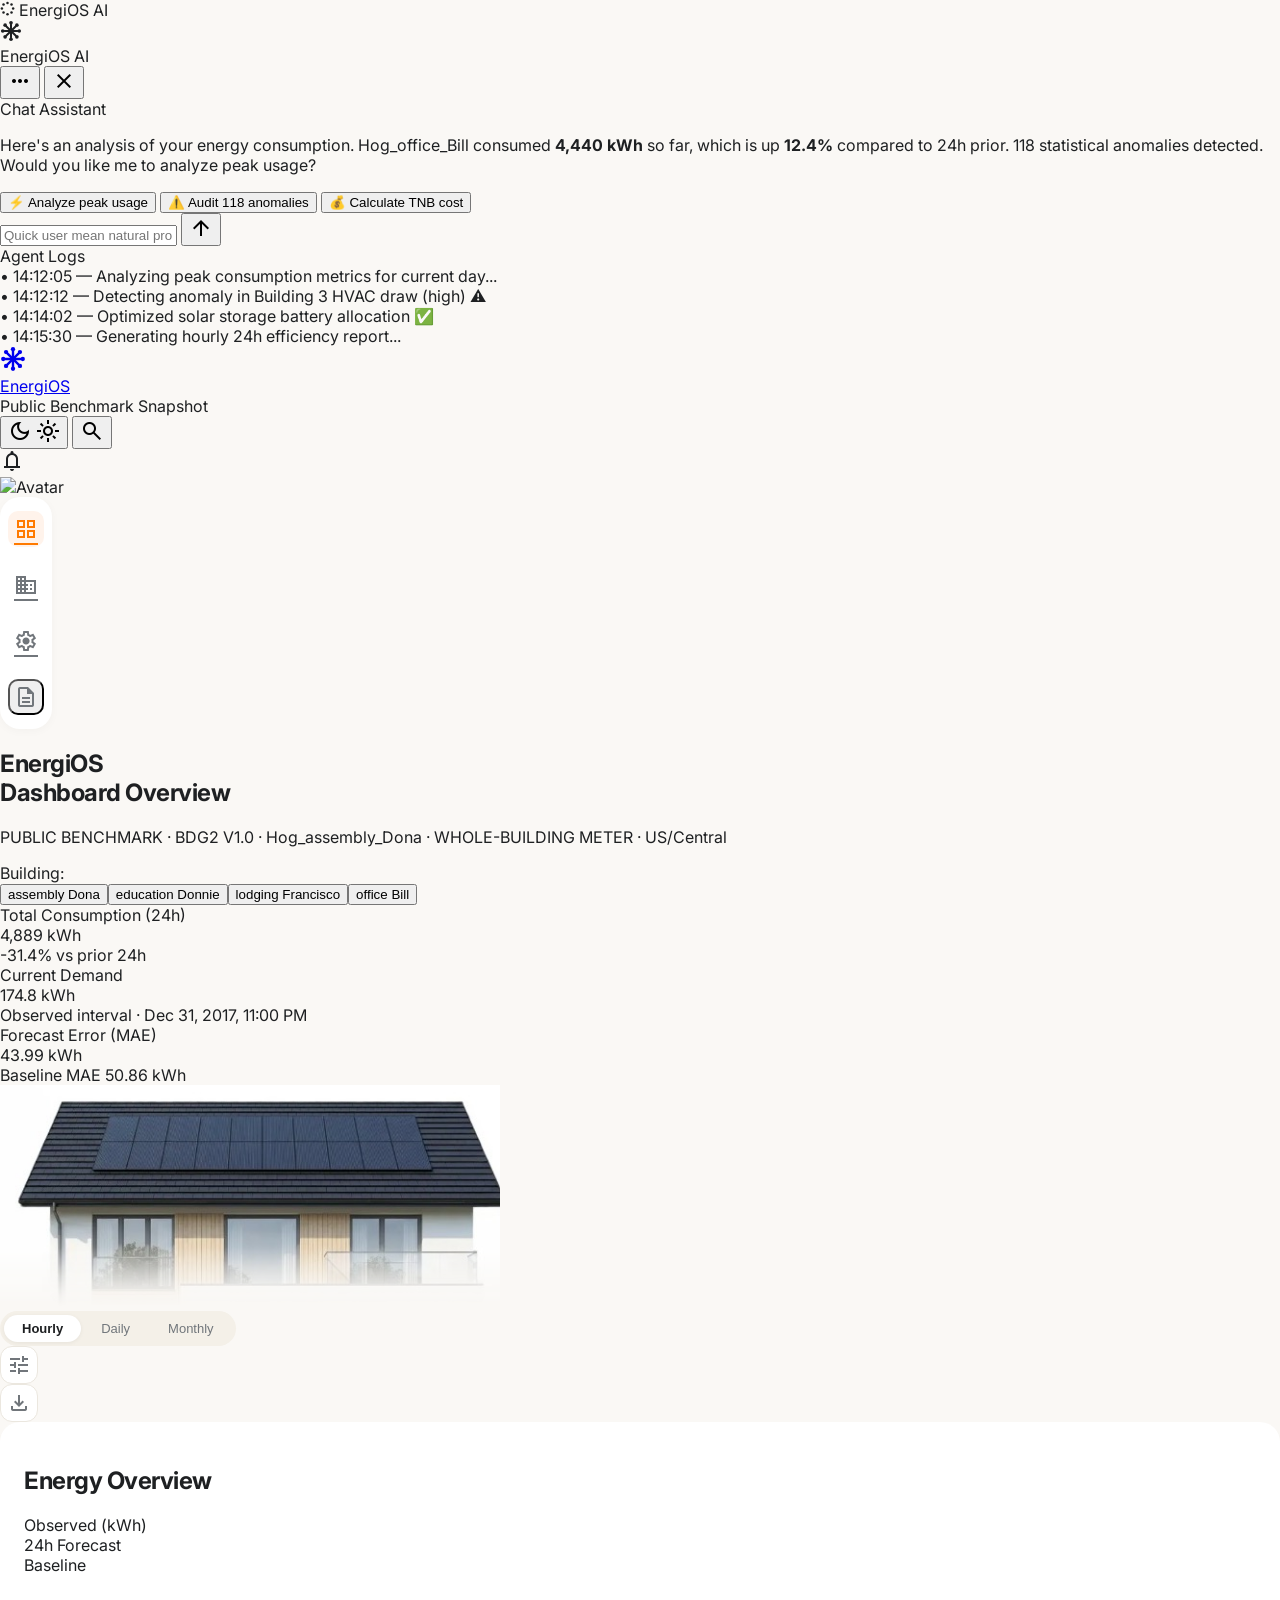
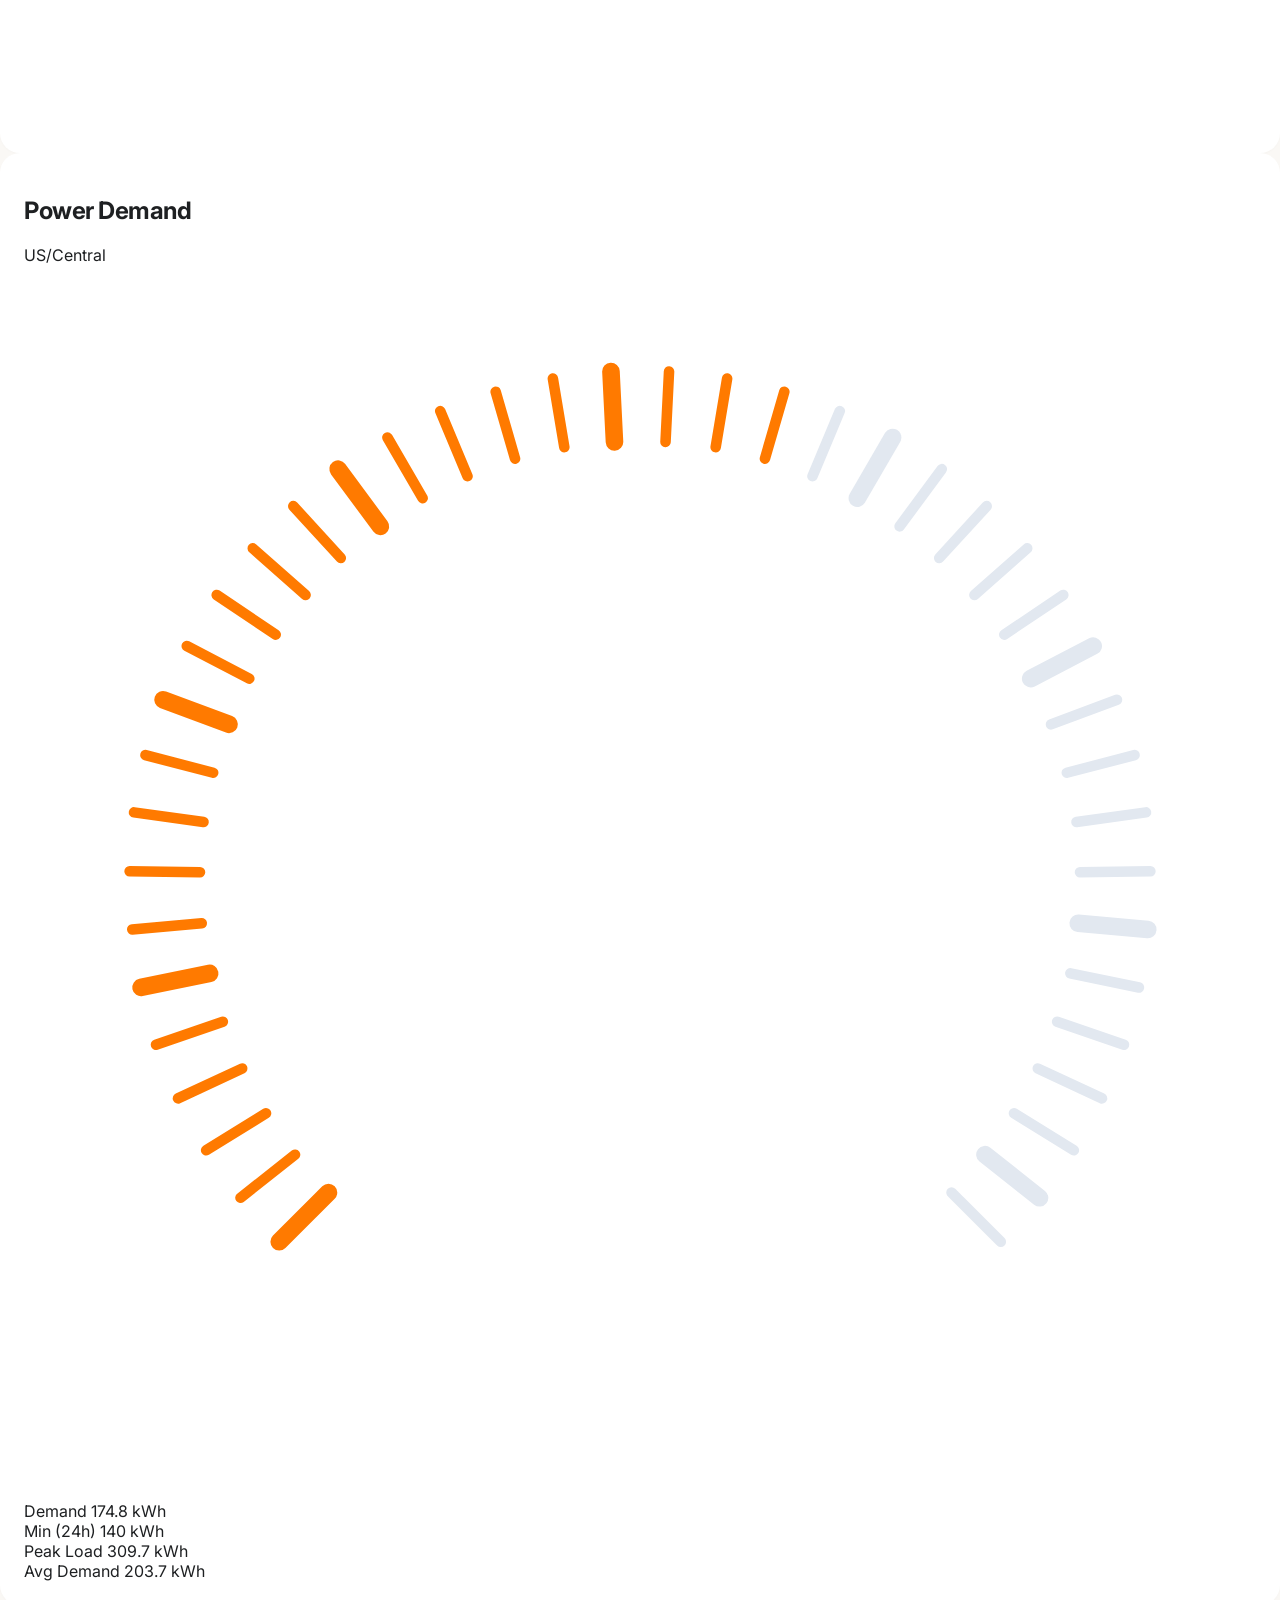
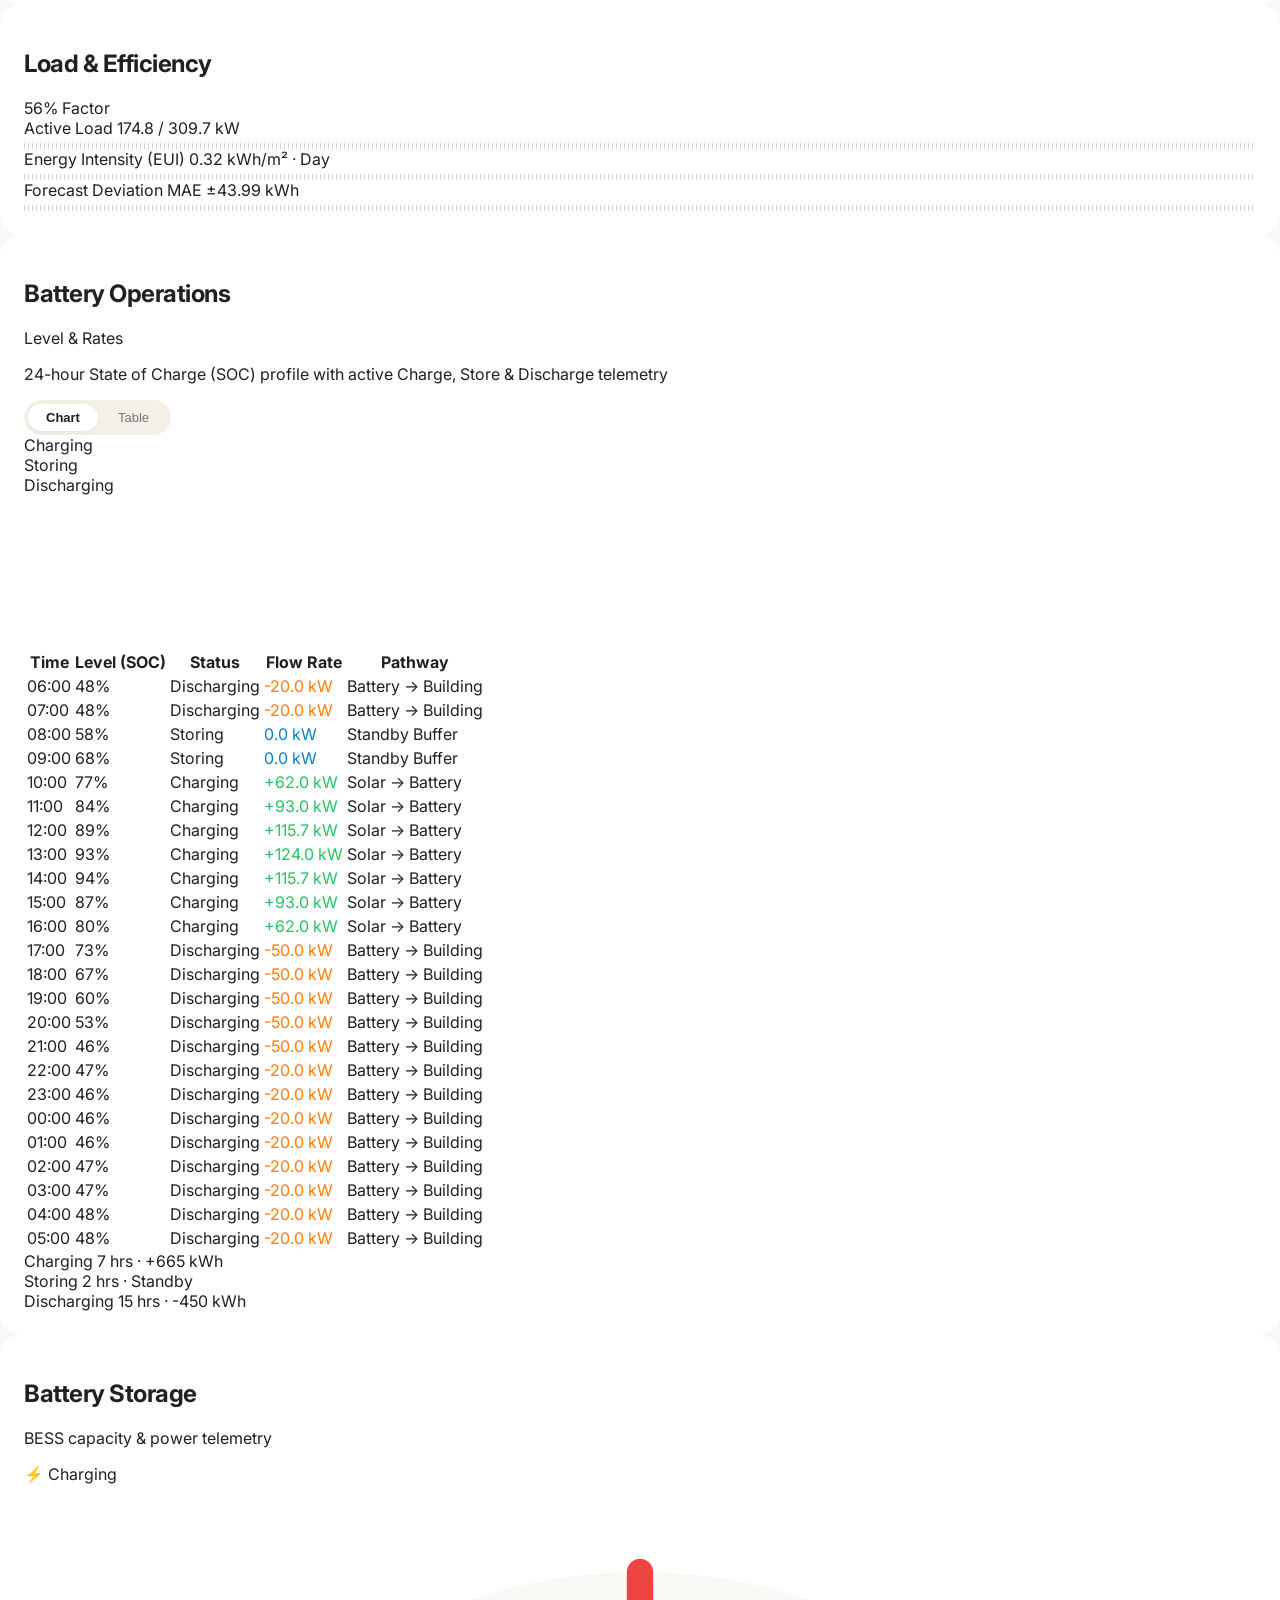
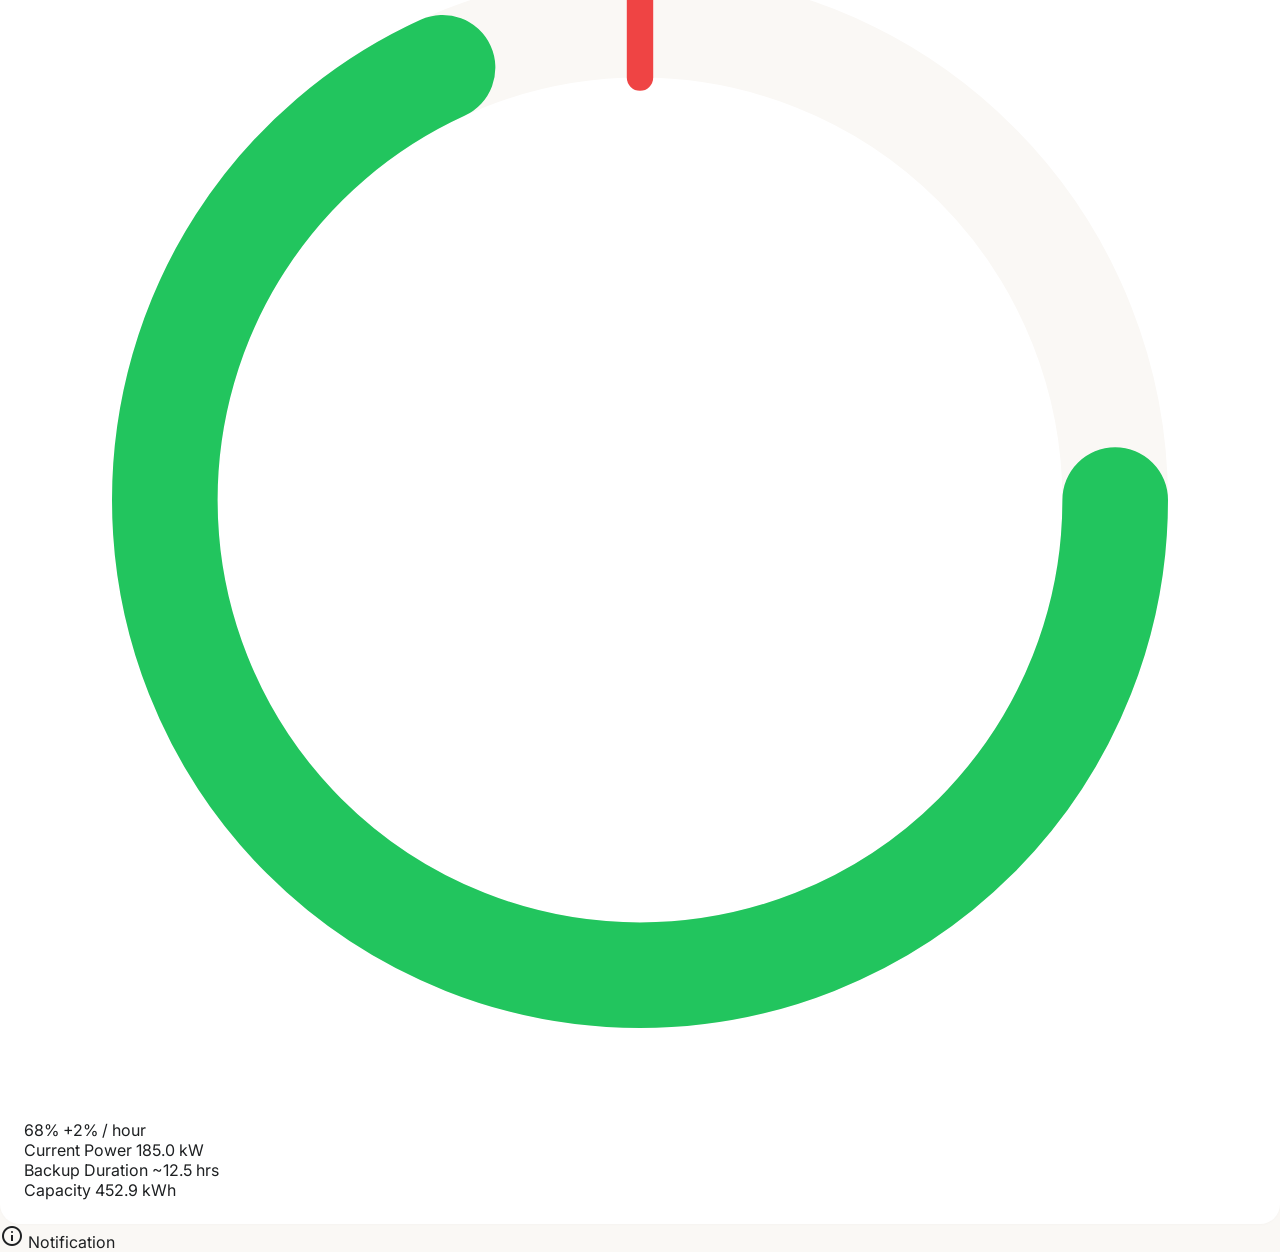
==== frontend/index.html @ 6e8dd431 "feat(frontend): integrate digital twin, township 3D visualization, and Velora UI" ====
<!DOCTYPE html>
<html lang="en" class="h-full">
<head>
  <meta charset="utf-8">
  <meta name="viewport" content="width=device-width, initial-scale=1.0">
  <title>EnergiOS — Building Energy Intelligence & Monitoring</title>
  <meta name="energios-api-base-url" content="http://127.0.0.1:8000">

  <!-- Typography & Icons -->
  <link rel="preconnect" href="https://fonts.googleapis.com">
  <link rel="preconnect" href="https://fonts.gstatic.com" crossorigin>
  <link href="https://fonts.googleapis.com/css2?family=Inter:wght@300;400;500;600;700;800&family=Space+Grotesk:wght@500;600&display=swap" rel="stylesheet">
  <link href="https://fonts.googleapis.com/css2?family=Material+Symbols+Outlined:opsz,wght,FILL,GRAD@20..48,100..700,0..1,-50..200" rel="stylesheet">

  <!-- Tailwind CSS CDN -->
  <script src="https://cdn.tailwindcss.com"></script>
  <script>
    tailwind.config = {
      darkMode: 'class',
      theme: {
        extend: {
          colors: {
            velora: {
              bg: '#FAF8F5',
              card: '#FFFFFF',
              pill: '#F4F0E8',
              orange: '#FF7A00',
              yellow: '#FACC15',
              green: '#22C55E',
              dark: '#1E2022',
              muted: '#71767B',
            }
          },
          fontFamily: {
            sans: ['Inter', 'sans-serif'],
            mono: ['Space Grotesk', 'monospace'],
          }
        }
      }
    }
  </script>

  <!-- Theme Manager (Immediately executes to prevent theme flash) -->
  <script src="src/js/theme.js"></script>

  <!-- Exact Velora Stylesheet -->
  <link rel="stylesheet" href="src/css/velora_exact.css">

  <!-- Chart.js CDN -->
  <script src="https://cdn.jsdelivr.net/npm/chart.js@4.4.2/dist/chart.umd.min.js"></script>

  <!-- Verified Backend & BDG2 Telemetry Sync -->
  <script src="src/data/bdg2_data.js"></script>
  <script src="src/js/api.js"></script>
</head>

<body class="bg-[#FAF8F5] text-[#1E2022] antialiased min-h-screen flex flex-col p-6 lg:p-8 selection:bg-orange-100 selection:text-orange-900">

  <!-- =================================================================== -->
  <!-- APPLE DYNAMIC ISLAND (1:1 Exact Replica of dynamic_island.jpeg)     -->
  <!-- =================================================================== -->
  <div id="dynamic-island" class="fixed top-3.5 left-1/2 -translate-x-1/2 z-50 transition-all duration-300 ease-[cubic-bezier(0.16,1,0.3,1)] select-none">
    
    <!-- Collapsed Pill (Apple Dynamic Island State) -->
    <div id="island-collapsed" onclick="dynamicIsland.expand()" class="h-9 px-4 rounded-full bg-black text-white flex items-center justify-between gap-3.5 shadow-xl shadow-black/40 border border-white/10 cursor-pointer hover:scale-[1.03] transition-all" title="Click to open EnergiOS AI Copilot & Logs">
      <div class="flex items-center gap-2">
        <span class="w-3.5 h-3.5 flex items-center justify-center text-[#FF7A00]">
          <svg viewBox="0 0 24 24" width="15" height="15" fill="currentColor">
            <circle cx="12" cy="3" r="2" /><circle cx="12" cy="21" r="2" />
            <circle cx="3" cy="12" r="2" /><circle cx="21" cy="12" r="2" />
            <circle cx="5.6" cy="5.6" r="2" /><circle cx="18.4" cy="18.4" r="2" />
            <circle cx="5.6" cy="18.4" r="2" /><circle cx="18.4" cy="5.6" r="2" />
          </svg>
        </span>
        <span class="text-xs font-semibold text-white tracking-tight font-sans">EnergiOS AI</span>
      </div>

      <!-- iPhone Camera Notch Hole -->
      <span class="w-2.5 h-2.5 rounded-full bg-[#1A1B1E] border border-white/10"></span>
    </div>

    <!-- Expanded Dynamic Island (1:1 Exact Match to dynamic_island.jpeg) -->
    <div id="island-expanded" class="hidden w-[760px] max-w-[94vw] bg-[#000000] text-white rounded-[36px] shadow-2xl shadow-black/90 border border-white/10 p-6 pt-3 relative overflow-hidden backdrop-blur-2xl">
      
      <!-- Top Center: iPhone Physical Camera Cutout Notch -->
      <div class="w-28 h-5 rounded-full bg-[#121316] mx-auto mb-3 flex items-center justify-center gap-2.5 border border-white/5">
        <div class="w-2.5 h-2.5 rounded-full bg-[#070709] border border-blue-900/50 flex items-center justify-center">
          <span class="w-1 h-1 rounded-full bg-blue-500/50"></span>
        </div>
        <span class="w-1.5 h-1.5 rounded-full bg-[#050507]"></span>
      </div>

      <!-- Header Row inside Island (Matching dynamic_island.jpeg) -->
      <div class="flex items-center justify-between pb-3 px-1 border-b border-white/10">
        <div class="flex items-center gap-2.5">
          <!-- Orange Asterisk Sunburst Logo -->
          <div class="w-6 h-6 flex items-center justify-center text-[#FF7A00]">
            <svg viewBox="0 0 24 24" width="22" height="22" fill="currentColor">
              <circle cx="12" cy="3" r="2" /><circle cx="12" cy="21" r="2" />
              <circle cx="3" cy="12" r="2" /><circle cx="21" cy="12" r="2" />
              <circle cx="5.6" cy="5.6" r="2" /><circle cx="18.4" cy="18.4" r="2" />
              <circle cx="5.6" cy="18.4" r="2" /><circle cx="18.4" cy="5.6" r="2" />
              <line x1="12" y1="5" x2="12" y2="19" stroke="currentColor" stroke-width="2.2" stroke-linecap="round" />
              <line x1="5" y1="12" x2="19" y2="12" stroke="currentColor" stroke-width="2.2" stroke-linecap="round" />
              <line x1="7" y1="7" x2="17" y2="17" stroke="currentColor" stroke-width="2.2" stroke-linecap="round" />
              <line x1="7" y1="17" x2="17" y2="7" stroke="currentColor" stroke-width="2.2" stroke-linecap="round" />
            </svg>
          </div>
          <span class="text-sm font-bold tracking-tight text-white font-sans">EnergiOS AI</span>
        </div>

        <!-- Right Controls -->
        <div class="flex items-center gap-2">
          <button class="w-7 h-7 rounded-full bg-[#1C1D21] hover:bg-neutral-800 text-neutral-300 hover:text-white flex items-center justify-center text-xs transition-colors" title="Settings">
            <span class="material-symbols-outlined text-[16px]">more_horiz</span>
          </button>
          <button onclick="dynamicIsland.collapse()" class="w-7 h-7 rounded-full bg-[#1C1D21] hover:bg-neutral-800 text-neutral-400 hover:text-white flex items-center justify-center text-xs transition-colors" title="Collapse Island">
            <span class="material-symbols-outlined text-[16px]">close</span>
          </button>
        </div>
      </div>

      <!-- Two Columns Body (Exact 1:1 match to dynamic_island.jpeg) -->
      <div class="grid grid-cols-1 md:grid-cols-12 gap-6 pt-4">

        <!-- Left Column: Chat Assistant (7 Cols) -->
        <div class="md:col-span-7 flex flex-col justify-between space-y-3">
          <div>
            <span class="text-xs font-semibold text-neutral-400 block mb-2 font-sans">Chat Assistant</span>
            <!-- Agent Message Bubble (Styled identically to dynamic_island.jpeg) -->
            <div class="bg-[#1C1D21] border border-white/5 rounded-2xl p-4 text-xs text-neutral-200 leading-relaxed shadow-sm">
              <p id="island-agent-bubble-text">
                Here's an analysis of your energy consumption. Hog_office_Bill consumed <b>4,440 kWh</b> so far, which is up <b>12.4%</b> compared to 24h prior. 118 statistical anomalies detected. Would you like me to analyze peak usage?
              </p>
            </div>
          </div>

          <!-- Interactive Quick Prompt Chips -->
          <div class="flex items-center gap-1.5 flex-wrap pt-0.5">
            <button onclick="dynamicIsland.sendQuickPrompt('Analyze peak usage')" class="px-2.5 py-1 rounded-full text-[10px] font-medium bg-[#1C1D21] hover:bg-[#282A30] text-neutral-300 border border-white/5 transition-all">
              ⚡ Analyze peak usage
            </button>
            <button onclick="dynamicIsland.sendQuickPrompt('Audit 118 anomalies')" class="px-2.5 py-1 rounded-full text-[10px] font-medium bg-[#1C1D21] hover:bg-[#282A30] text-neutral-300 border border-white/5 transition-all">
              ⚠️ Audit 118 anomalies
            </button>
            <button onclick="dynamicIsland.sendQuickPrompt('Calculate TNB tariff cost')" class="px-2.5 py-1 rounded-full text-[10px] font-medium bg-[#1C1D21] hover:bg-[#282A30] text-neutral-300 border border-white/5 transition-all">
              💰 Calculate TNB cost
            </button>
          </div>

          <!-- Input Bar (Exact 1:1 match to dynamic_island.jpeg) -->
          <form onsubmit="dynamicIsland.handleUserSubmit(event)" class="mt-2 flex items-center gap-2 bg-[#121316] border border-white/10 rounded-full px-3.5 py-2 shadow-inner">
            <div class="flex items-center gap-1 text-neutral-500 pl-1">
              <span class="w-1.5 h-1.5 rounded-full bg-neutral-500"></span>
              <span class="w-1.5 h-1.5 rounded-full bg-neutral-500"></span>
              <span class="w-1.5 h-1.5 rounded-full bg-neutral-500"></span>
            </div>
            <input id="island-user-input" type="text" placeholder="Quick user mean natural prompt..." class="bg-transparent text-xs text-white placeholder:text-neutral-500 outline-none flex-1 px-1 font-sans">
            <button type="submit" class="w-6 h-6 rounded-full bg-white text-black flex items-center justify-center hover:bg-neutral-200 transition-colors shrink-0" title="Send">
              <span class="material-symbols-outlined text-[14px]">arrow_upward</span>
            </button>
          </form>
        </div>

        <!-- Right Column: Agent Logs (5 Cols) -->
        <div class="md:col-span-5 flex flex-col justify-between border-t md:border-t-0 md:border-l border-white/10 md:pl-5 pt-3 md:pt-0">
          <div>
            <span class="text-xs font-semibold text-neutral-400 block mb-2 font-sans">Agent Logs</span>
            <div id="island-agent-logs-list" class="space-y-2.5 font-mono text-[11px] max-h-[190px] overflow-y-auto pr-1">
              <div class="flex items-start gap-1.5 leading-snug">
                <span class="text-neutral-500 whitespace-nowrap">• 14:12:05 —</span>
                <span class="text-neutral-300">Analyzing peak consumption metrics for current day...</span>
              </div>
              <div class="flex items-start gap-1.5 leading-snug">
                <span class="text-neutral-500 whitespace-nowrap">• 14:12:12 —</span>
                <span class="text-neutral-300">Detecting anomaly in Building 3 HVAC draw (high) <span class="text-amber-400">⚠️</span></span>
              </div>
              <div class="flex items-start gap-1.5 leading-snug">
                <span class="text-neutral-500 whitespace-nowrap">• 14:14:02 —</span>
                <span class="text-neutral-300">Optimized solar storage battery allocation <span class="text-emerald-400">✅</span></span>
              </div>
              <div class="flex items-start gap-1.5 leading-snug">
                <span class="text-neutral-500 whitespace-nowrap">• 14:15:30 —</span>
                <span class="text-neutral-300">Generating hourly 24h efficiency report...</span>
              </div>
            </div>
          </div>
        </div>

      </div>

    </div>
  </div>

  <!-- =================================================================== -->
  <!-- TOP NAVIGATION BAR (Clean with Logo & Profile, Dynamic Island above)-->
  <!-- =================================================================== -->
  <header class="w-full flex items-center justify-between pb-6 max-w-[1540px] mx-auto relative z-10">
    <!-- Brand Logo: Exact Orange Asterisk Sunburst + EnergiOS -->
    <a href="index.html" class="flex items-center gap-2.5 group">
      <div class="w-7 h-7 flex items-center justify-center text-[#FF7A00]">
        <!-- Exact 8-point Sunburst Asterisk Icon from idea-02 -->
        <svg viewBox="0 0 24 24" width="26" height="26" fill="currentColor">
          <circle cx="12" cy="3" r="2" />
          <circle cx="12" cy="21" r="2" />
          <circle cx="3" cy="12" r="2" />
          <circle cx="21" cy="12" r="2" />
          <circle cx="5.6" cy="5.6" r="2" />
          <circle cx="18.4" cy="18.4" r="2" />
          <circle cx="5.6" cy="18.4" r="2" />
          <circle cx="18.4" cy="5.6" r="2" />
          <line x1="12" y1="5" x2="12" y2="19" stroke="currentColor" stroke-width="2.2" stroke-linecap="round" />
          <line x1="5" y1="12" x2="19" y2="12" stroke="currentColor" stroke-width="2.2" stroke-linecap="round" />
          <line x1="7" y1="7" x2="17" y2="17" stroke="currentColor" stroke-width="2.2" stroke-linecap="round" />
          <line x1="7" y1="17" x2="17" y2="7" stroke="currentColor" stroke-width="2.2" stroke-linecap="round" />
        </svg>
      </div>
      <span class="text-xl font-bold tracking-tight text-[#1E2022] font-sans">EnergiOS</span>
    </a>

    <!-- Center Space Reserved for Dynamic Island -->
    <div class="hidden sm:block w-32"></div>

    <!-- Right Utility Icons & Profile Avatar -->
    <div class="flex items-center gap-4 text-[#71767B]">
      <!-- Live API Status Tag -->
      <div id="api-status-pill" class="flex items-center gap-1.5 px-2.5 py-1 rounded-full bg-emerald-50 dark:bg-emerald-950/60 border border-emerald-200/80 dark:border-emerald-800/60 text-emerald-800 dark:text-emerald-300 text-[11px] font-semibold cursor-pointer" title="Click to refresh telemetry from backend">
        <span id="api-status-dot" class="w-2 h-2 rounded-full bg-emerald-500 animate-pulse"></span>
        <span id="api-status-text" class="font-mono">Live API Connected</span>
      </div>

      <!-- Theme Toggle Button -->
      <button id="theme-toggle-btn" onclick="themeManager.toggle()" class="w-8 h-8 rounded-full bg-white dark:bg-[#162030] border border-[#EBE7DF] dark:border-white/10 flex items-center justify-center text-[#71767B] dark:text-[#94A3B8] hover:text-[#1E2022] dark:hover:text-white transition-all shadow-2xs hover:scale-105 active:scale-95" title="Toggle Dark / Light Mode">
        <span class="material-symbols-outlined text-[18px] theme-icon-moon">dark_mode</span>
        <span class="material-symbols-outlined text-[18px] theme-icon-sun hidden">light_mode</span>
      </button>

      <!-- Search Icon -->
      <button class="hover:text-[#1E2022] transition-colors" title="Search" onclick="veloraApp.showToast('Press ⌘K to search assets')">
        <span class="material-symbols-outlined text-[20px]">search</span>
      </button>
      <!-- Bell Notification with Red Dot -->
      <div class="relative cursor-pointer hover:text-[#1E2022] transition-colors" onclick="veloraApp.openAlertDetails()" title="Alerts & Notifications">
        <span class="material-symbols-outlined text-[20px]">notifications</span>
        <span class="absolute top-0.5 right-0.5 w-1.5 h-1.5 rounded-full bg-rose-500"></span>
      </div>
      <!-- User Profile Avatar Image -->
      <div class="w-8 h-8 rounded-full overflow-hidden border border-slate-200 cursor-pointer shadow-xs" title="Operator Profile">
        <img src="https://images.unsplash.com/photo-1534528741775-53994a69daeb?auto=format&fit=crop&w=120&h=120&q=80" alt="Avatar" class="w-full h-full object-cover">
      </div>
    </div>
  </header>

  <!-- =================================================================== -->
  <!-- MAIN APP CONTAINER WITH LEFT FLOATING SIDEBAR + DASHBOARD CANVAS    -->
  <!-- =================================================================== -->
  <div class="flex-1 w-full max-w-[1540px] mx-auto flex items-start gap-6">

    <!-- FLOATING VERTICAL PILL NAVIGATION SIDEBAR (100% Exact Copy) -->
    <aside class="velora-sidebar hidden md:flex shrink-0">
      <!-- 1. Grid (Active with peach background and orange icon) -->
      <a href="index.html" class="velora-nav-btn active" title="Dashboard Overview">
        <span class="material-symbols-outlined text-[19px]">grid_view</span>
      </a>
      <!-- 2. Domain / Digital Twin -->
      <a href="digital-twin.html" class="velora-nav-btn" title="Spatial Digital Twin">
        <span class="material-symbols-outlined text-[19px]">domain</span>
      </a>
      <!-- 3. Settings & Preferences -->
      <a href="settings.html" class="velora-nav-btn" title="Settings & Preferences">
        <span class="material-symbols-outlined text-[19px]">settings</span>
      </a>
      <!-- 4. Document Sheet -->
      <button class="velora-nav-btn" title="Provenance & Reports" onclick="veloraApp.showToast('Public Benchmark: BDG2 v1.0 · DOE Whole-Building Dataset')">
        <span class="material-symbols-outlined text-[19px]">description</span>
      </button>
    </aside>

    <!-- MAIN DASHBOARD CONTENT AREA -->
    <div class="flex-1 min-w-0 space-y-6">

      <!-- =============================================================== -->
      <!-- HERO ROW: TITLE + 3 METRICS (LEFT) & PHOTO OF BUILDING (RIGHT) -->
      <!-- (100% Exact Layout of idea-02-light.jpeg)                       -->
      <!-- =============================================================== -->
      <section class="grid grid-cols-1 lg:grid-cols-12 gap-6 items-end pt-2 pb-2">

        <!-- Left Column: Title, Metadata, Building Switcher & 3 Project Metrics (7 cols) -->
        <div class="lg:col-span-7 space-y-5">
          <!-- Title & Site Tag -->
          <div>
            <h1 class="text-3xl lg:text-[40px] font-extrabold tracking-tight text-[#1E2022] leading-[1.15]">
              EnergiOS<br>Dashboard Overview
            </h1>
            <p id="site-subtitle-tag" class="text-xs font-mono font-medium text-[#71767B] mt-2 tracking-wide uppercase">
              // SITE: BDG2-HOG-OFFICE · WHOLE-BUILDING METER · COMMERCIAL OFFICE · MARCH 2026
            </p>
          </div>

          <!-- Building Cohort Switcher for 4 BDG2 Buildings -->
          <div class="flex items-center gap-1.5 flex-wrap pt-1">
            <span class="text-[10px] uppercase font-bold text-slate-400 font-mono mr-1">Building:</span>
            <div id="building-picker-container" class="flex items-center gap-1.5 flex-wrap">
              <!-- Dynamically populated by velora_app.js -->
            </div>
          </div>

          <!-- 3 Horizontal Metric Columns with Clean Division -->
          <div class="grid grid-cols-3 gap-6 pt-3">
            <!-- Metric 1: Total Consumption (24h) -->
            <div>
              <span class="text-xs text-[#71767B] font-medium block">Total Consumption (24h)</span>
              <div class="flex items-baseline gap-1 mt-1">
                <span id="metric-total-val" class="text-3xl lg:text-4xl font-extrabold text-[#1E2022] tracking-tight">4,440</span>
                <span class="text-xs font-semibold text-[#71767B]">kWh</span>
              </div>
              <span id="metric-total-delta" class="text-xs font-semibold text-[#22C55E] mt-1 block">+12.4% vs 24h prior</span>
            </div>

            <!-- Metric 2: Current Demand -->
            <div>
              <span class="text-xs text-[#71767B] font-medium block">Current Demand</span>
              <div class="flex items-baseline gap-1 mt-1">
                <span id="metric-current-val" class="text-3xl lg:text-4xl font-extrabold text-[#1E2022] tracking-tight">185.0</span>
                <span class="text-xs font-semibold text-[#71767B]">kWh</span>
              </div>
              <span id="metric-current-status" class="text-xs font-semibold text-[#22C55E] mt-1 block">Observed interval</span>
            </div>

            <!-- Metric 3: Forecast Error (MAE) -->
            <div>
              <span class="text-xs text-[#71767B] font-medium block">Forecast Error (MAE)</span>
              <div class="flex items-baseline gap-1 mt-1">
                <span id="metric-export-val" class="text-3xl lg:text-4xl font-extrabold text-[#1E2022] tracking-tight">22.07</span>
                <span class="text-xs font-semibold text-[#71767B]">kWh</span>
              </div>
              <span id="metric-export-delta" class="text-xs font-semibold text-[#22C55E] mt-1 block">+23.9% vs Baseline</span>
            </div>
          </div>
        </div>

        <!-- Right Column: PHOTO OF BUILDING WITH ROOFTOP SOLAR (5 cols) -->
        <!-- (Exact building photo from idea-02-light.jpeg) -->
        <div class="lg:col-span-5 flex flex-col items-end justify-end relative">
          <!-- The Photo of the Building -->
          <div class="exact-building-wrapper">
            <img id="hero-building-photo" src="assets/idea_crops/exact_building_perfect.jpeg" alt="Rooftop Solar Architecture" class="exact-building-img">
          </div>

          <!-- Floating Pill Buttons (Hourly / Daily / Monthly + Sliders + Download) -->
          <div class="flex items-center gap-2 mt-2 z-10">
            <!-- Segmented Timeframe Toggle -->
            <div class="velora-pill-container bg-white border border-[#EBE7DF] shadow-xs">
              <button class="velora-pill timeframe-btn active" data-timeframe="Hourly" onclick="veloraApp.setTimeframe('Hourly')">Hourly</button>
              <button class="velora-pill timeframe-btn" data-timeframe="Daily" onclick="veloraApp.setTimeframe('Daily')">Daily</button>
              <button class="velora-pill timeframe-btn" data-timeframe="Monthly" onclick="veloraApp.setTimeframe('Monthly')">Monthly</button>
            </div>

            <!-- Filter Sliders Button -->
            <button class="velora-icon-btn" title="Telemetry Filters" onclick="veloraApp.showToast('Filter: Hourly 60-min interval readings')">
              <span class="material-symbols-outlined text-[18px]">tune</span>
            </button>

            <!-- Download Button -->
            <button class="velora-icon-btn" title="Export CSV / JSON" onclick="veloraApp.showToast('Exporting BDG2 telemetry data...')">
              <span class="material-symbols-outlined text-[18px]">download</span>
            </button>
          </div>
        </div>

      </section>

      <!-- =============================================================== -->
      <!-- MIDDLE ROW: ENERGY OVERVIEW (LEFT) + POWER DIAL + BATTERY       -->
      <!-- (100% Exact Layout of idea-02-light.jpeg)                       -->
      <!-- =============================================================== -->
      <section class="grid grid-cols-1 lg:grid-cols-12 gap-6">

        <!-- Card 1: Energy Overview (Time-Series Spline Chart) (6 Cols) -->
        <div class="lg:col-span-6 velora-card flex flex-col justify-between">
          <div class="flex items-center justify-between mb-4">
            <h2 class="text-base font-bold text-[#1E2022]">Energy Overview</h2>
            <!-- Exact Legend from idea-02-light.jpeg with Project Variables -->
            <div class="flex items-center gap-4 text-xs text-[#71767B]">
              <div class="flex items-center gap-1.5">
                <span class="w-3 h-0.5 bg-[#FF7A00] rounded-full"></span>
                <span>Observed (kWh)</span>
              </div>
              <div class="flex items-center gap-1.5">
                <span class="w-3 h-0.5 bg-[#FACC15] rounded-full"></span>
                <span>24h Forecast</span>
              </div>
              <div class="flex items-center gap-1.5">
                <span class="w-3 h-0.5 border-b-2 border-dashed border-[#22C55E]"></span>
                <span>Baseline</span>
              </div>
            </div>
          </div>

          <!-- Spline Line Chart Canvas -->
          <div class="relative w-full h-[220px]">
            <canvas id="energy-overview-chart"></canvas>
          </div>
        </div>

        <!-- Card 2: Power Demand (Speedometer Radial Tick Dial) (3 Cols) -->
        <div class="lg:col-span-3 velora-card flex flex-col justify-between">
          <div class="flex items-center justify-between">
            <h2 class="text-base font-bold text-[#1E2022]">Power Demand</h2>
            <span id="asset-timezone-label" class="text-xs font-medium text-[#71767B]">US/Central</span>
          </div>

          <!-- Circular Radial Dial Gauge with Speedometer Ticks -->
          <div class="relative w-full flex items-center justify-center my-3">
            <svg class="w-36 h-36" viewBox="0 0 140 140">
              <!-- Rendered dynamically by velora_app.js -->
              <g id="power-dial-ticks"></g>
            </svg>
            <!-- Center Power Label and Value -->
            <div class="absolute inset-0 flex flex-col items-center justify-center">
              <span class="text-[11px] text-[#71767B] font-medium uppercase tracking-wider">Demand</span>
              <span id="dial-power-val" class="text-2xl font-extrabold text-[#1E2022] mt-0.5 tracking-tight">185.0</span>
              <span class="text-[10px] text-[#71767B] font-medium">kWh</span>
            </div>
          </div>

          <!-- Bottom 3 Columns: Min, Peak, Avg -->
          <div class="flex items-center justify-between text-center pt-2 border-t border-slate-100/60 text-xs text-[#71767B]">
            <div>
              <span class="block text-[11px] text-[#71767B]">Min (24h)</span>
              <span id="dial-min-val" class="font-bold text-[#1E2022] mt-0.5 block">148.2 <span class="text-[10px] font-normal">kWh</span></span>
            </div>
            <div>
              <span class="block text-[11px] text-[#71767B]">Peak Load</span>
              <span id="dial-max-val" class="font-bold text-[#1E2022] mt-0.5 block">452.9 <span class="text-[10px] font-normal">kWh</span></span>
            </div>
            <div>
              <span class="block text-[11px] text-[#71767B]">Avg Demand</span>
              <span id="dial-avg-val" class="font-bold text-[#1E2022] mt-0.5 block">184.9 <span class="text-[10px] font-normal">kWh</span></span>
            </div>
          </div>
        </div>

        <!-- Card 3: Load Factor & Efficiency Metrics (3 Cols) -->
        <div class="lg:col-span-3 velora-card flex flex-col justify-between">
          <div class="flex items-center justify-between mb-2">
            <h2 class="text-base font-bold text-[#1E2022]">Load & Efficiency</h2>
            <div class="flex items-center gap-1">
              <span id="battery-pct-val" class="text-base font-bold text-[#1E2022]">68%</span>
              <span class="text-[10px] text-[#71767B] font-mono">Factor</span>
            </div>
          </div>

          <!-- Progress Bars List with Ruler Ticks -->
          <div class="space-y-4 my-auto">
            <!-- Item 1: Active Demand / Peak Capacity -->
            <div>
              <div class="flex items-center justify-between text-xs mb-1">
                <span class="text-[#71767B]">Active Load</span>
                <span id="bar-energy-val" class="font-semibold text-[#1E2022]">185.0 / 452.9 kW</span>
              </div>
              <div class="w-full bg-slate-100 h-2.5 rounded-full overflow-hidden">
                <div id="progress-bar-energy" class="bg-[#86EFAC] h-full rounded-full transition-all duration-500" style="width: 41%"></div>
              </div>
              <div class="ruler-ticks"></div>
            </div>

            <!-- Item 2: Energy Intensity (EUI) -->
            <div>
              <div class="flex items-center justify-between text-xs mb-1">
                <span class="text-[#71767B]">Energy Intensity (EUI)</span>
                <span id="bar-consuming-val" class="font-semibold text-[#1E2022]">0.33 kWh/m² · Day</span>
              </div>
              <div class="w-full bg-slate-100 h-2.5 rounded-full overflow-hidden">
                <div id="progress-bar-consuming" class="bg-[#FCA5A5] h-full rounded-full transition-all duration-500" style="width: 38%"></div>
              </div>
              <div class="ruler-ticks"></div>
            </div>

            <!-- Item 3: Forecast Deviation (MAE Band) -->
            <div>
              <div class="flex items-center justify-between text-xs mb-1">
                <span class="text-[#71767B]">Forecast Deviation</span>
                <span id="bar-temp-val" class="font-semibold text-[#1E2022]">MAE ±22.07 kWh</span>
              </div>
              <div class="w-full bg-slate-100 h-2.5 rounded-full overflow-hidden">
                <div id="progress-bar-temp" class="bg-gradient-to-r from-[#FED7AA] to-[#F97316] h-full rounded-full transition-all duration-500" style="width: 55%"></div>
              </div>
              <div class="ruler-ticks"></div>
            </div>
          </div>
        </div>

      </section>

      <!-- =============================================================== -->
      <!-- BOTTOM ROW: BATTERY OPERATIONS (8 COLS) + BATTERY STORAGE (4 COLS)-->
      <!-- =============================================================== -->
      <section class="grid grid-cols-1 lg:grid-cols-12 gap-6 items-stretch">

        <!-- Card 1: Integrated Battery Operations (Level, Charge & Discharge Table/Chart) (8 Cols) -->
        <div class="lg:col-span-8 velora-card flex flex-col justify-between" id="battery-operations-card">
          <div class="flex flex-col sm:flex-row sm:items-center justify-between gap-2 mb-2">
            <div>
              <div class="flex items-center gap-2">
                <h2 class="text-base font-bold text-[#1E2022] dark:text-white font-sans">Battery Operations</h2>
                <span class="px-2 py-0.5 rounded-full text-[10px] font-mono font-bold bg-emerald-50 dark:bg-emerald-950/60 text-emerald-700 dark:text-emerald-400 border border-emerald-200 dark:border-emerald-800 shadow-2xs">
                  Level & Rates
                </span>
              </div>
              <p class="text-xs text-[#71767B] dark:text-slate-400 mt-0.5">24-hour State of Charge (SOC) profile with active Charge, Store & Discharge telemetry</p>
            </div>

            <!-- View Toggle: Chart vs Table -->
            <div class="flex items-center gap-2 self-start sm:self-auto shrink-0">
              <div class="velora-pill-container bg-slate-100 dark:bg-neutral-800 border border-slate-200 dark:border-neutral-700 p-0.5 shadow-2xs">
                <button id="btn-battery-view-chart" class="velora-pill active text-[11px] py-0.5 px-2.5 font-medium" onclick="veloraApp.setBatteryView('chart')">Chart</button>
                <button id="btn-battery-view-table" class="velora-pill text-[11px] py-0.5 px-2.5 font-medium" onclick="veloraApp.setBatteryView('table')">Table</button>
              </div>
            </div>
          </div>

          <!-- Color-coded Legend: Charging (Green), Storing (Blue), Discharging (Orange) -->
          <div class="flex items-center gap-4 text-xs text-[#71767B] dark:text-slate-400 my-1">
            <div class="flex items-center gap-1.5" title="Battery absorbing clean solar power">
              <span class="w-2.5 h-2.5 rounded-full bg-[#22C55E]"></span>
              <span class="font-medium text-[#1E2022] dark:text-white">Charging</span>
            </div>
            <div class="flex items-center gap-1.5" title="Battery holding stored energy on standby">
              <span class="w-2.5 h-2.5 rounded-full bg-[#0284C7]"></span>
              <span class="font-medium text-[#1E2022] dark:text-white">Storing</span>
            </div>
            <div class="flex items-center gap-1.5" title="Battery discharging to supply building load">
              <span class="w-2.5 h-2.5 rounded-full bg-[#FF7A00]"></span>
              <span class="font-medium text-[#1E2022] dark:text-white">Discharging</span>
            </div>
          </div>

          <!-- View 1: Chart View -->
          <div id="battery-view-chart-container" class="relative w-full h-[200px]">
            <canvas id="battery-level-chart"></canvas>
          </div>

          <!-- View 2: Table View (Scrollable with sticky header) -->
          <div id="battery-view-table-container" class="hidden relative w-full h-[200px] overflow-y-auto border border-slate-100 dark:border-neutral-800 rounded-xl bg-white dark:bg-neutral-900/50 shadow-2xs">
            <table class="w-full text-left border-collapse text-xs">
              <thead class="sticky top-0 bg-slate-50 dark:bg-neutral-900 border-b border-slate-200 dark:border-neutral-800 z-10">
                <tr class="text-[10px] font-bold uppercase tracking-wider text-[#71767B] dark:text-slate-400">
                  <th class="py-2 px-3">Time</th>
                  <th class="py-2 px-3">Level (SOC)</th>
                  <th class="py-2 px-3">Status</th>
                  <th class="py-2 px-3 text-right">Flow Rate</th>
                  <th class="py-2 px-3 text-right">Pathway</th>
                </tr>
              </thead>
              <tbody id="battery-operations-table-body" class="divide-y divide-slate-100 dark:divide-neutral-800 font-mono">
                <!-- Dynamically populated by velora_app.js -->
              </tbody>
            </table>
          </div>

          <!-- Bottom 3 Key Summary Metrics -->
          <div class="grid grid-cols-3 gap-2 pt-2.5 border-t border-slate-100 dark:border-neutral-800 text-xs">
            <div class="flex flex-col">
              <span class="text-[10px] text-[#71767B] dark:text-slate-400 flex items-center gap-1">
                <span class="w-1.5 h-1.5 rounded-full bg-[#22C55E]"></span>
                <span>Charging</span>
              </span>
              <span id="bat-kpi-charging" class="font-bold text-[#1E2022] dark:text-white font-mono text-xs mt-0.5">-- hrs</span>
            </div>
            <div class="flex flex-col">
              <span class="text-[10px] text-[#71767B] dark:text-slate-400 flex items-center gap-1">
                <span class="w-1.5 h-1.5 rounded-full bg-[#0284C7]"></span>
                <span>Storing</span>
              </span>
              <span id="bat-kpi-storing" class="font-bold text-[#1E2022] dark:text-white font-mono text-xs mt-0.5">-- hrs</span>
            </div>
            <div class="flex flex-col">
              <span class="text-[10px] text-[#71767B] dark:text-slate-400 flex items-center gap-1">
                <span class="w-1.5 h-1.5 rounded-full bg-[#FF7A00]"></span>
                <span>Discharging</span>
              </span>
              <span id="bat-kpi-discharging" class="font-bold text-[#1E2022] dark:text-white font-mono text-xs mt-0.5">-- hrs</span>
            </div>
          </div>
        </div>

        <!-- Card 2: Battery Storage / Building Capacity Dial (4 Cols) -->
        <div class="lg:col-span-4 velora-card flex flex-col justify-between" id="battery-storage-card">
          <div class="flex items-center justify-between mb-2">
            <div>
              <h2 class="text-base font-bold text-[#1E2022] dark:text-white">Battery Storage</h2>
              <p class="text-xs text-[#71767B] dark:text-slate-400">BESS capacity & power telemetry</p>
            </div>
            <span id="battery-status-tag" class="text-xs font-semibold text-[#22C55E] bg-emerald-50 dark:bg-emerald-950/60 px-2.5 py-0.5 rounded-full border border-emerald-200/50 dark:border-emerald-800/60 font-mono">
              ⚡ Charging
            </span>
          </div>

          <!-- Circular Radial Progress Gauge -->
          <div class="relative w-full flex items-center justify-center my-3">
            <svg class="w-36 h-36 -rotate-90" viewBox="0 0 140 140">
              <circle cx="70" cy="70" r="54" stroke="#FAF8F5" stroke-width="12" fill="none" class="stroke-slate-100 dark:stroke-neutral-800" />
              <circle id="battery-gauge-circle" cx="70" cy="70" r="54" stroke="#22C55E" stroke-width="12" fill="none" stroke-dasharray="339.29" stroke-dashoffset="108" stroke-linecap="round" class="transition-all duration-700" />
              <!-- Red active tick marker at 12 o'clock -->
              <line x1="70" y1="10" x2="70" y2="22" stroke="#EF4444" stroke-width="3" stroke-linecap="round" />
            </svg>
            <div class="absolute inset-0 flex flex-col items-center justify-center">
              <span id="gauge-percent" class="text-3xl font-extrabold text-[#1E2022] dark:text-white tracking-tight">68<span class="text-sm font-semibold text-[#71767B] dark:text-slate-400">%</span></span>
              <span id="gauge-status-rate" class="text-[11px] text-[#22C55E] font-semibold mt-0.5">+2% / hour</span>
            </div>
          </div>

          <!-- Bottom 3 Key Metrics List -->
          <div class="space-y-2 pt-2.5 border-t border-slate-100 dark:border-neutral-800 text-xs">
            <div class="flex items-center justify-between">
              <span class="text-[#71767B] dark:text-slate-400">Current Power</span>
              <span id="metric-current-power" class="font-bold text-[#1E2022] dark:text-white font-mono">185.0 kW</span>
            </div>
            <div class="flex items-center justify-between">
              <span class="text-[#71767B] dark:text-slate-400">Backup Duration</span>
              <span id="metric-duration" class="font-bold text-[#1E2022] dark:text-white font-mono">~12.5 hrs</span>
            </div>
            <div class="flex items-center justify-between">
              <span class="text-[#71767B] dark:text-slate-400">Capacity</span>
              <span id="metric-capacity" class="font-bold text-[#1E2022] dark:text-white font-mono">452.9 kWh</span>
            </div>
          </div>
        </div>

      </section>

  <!-- TOAST NOTIFICATION -->
  <div id="velora-toast" class="fixed bottom-6 right-6 z-50 transform translate-y-4 opacity-0 transition-all duration-200">
    <div class="bg-[#1E2022] text-white px-4 py-2.5 rounded-xl shadow-xl text-xs font-medium flex items-center gap-2">
      <span class="material-symbols-outlined text-sm text-[#FF7A00]">info</span>
      <span id="velora-toast-text">Notification</span>
    </div>
  </div>

  <!-- Controller Scripts -->
  <script src="src/js/dynamic_island.js"></script>
  <script src="src/js/velora_app.js?v=2.3.0"></script>
</body>
</html>
---- frontend/src/css/velora_exact.css ----
/* EnergiOS - 100% Exact 1:1 Replica of idea-02-light.jpeg */
@import url('https://fonts.googleapis.com/css2?family=Inter:wght@300;400;500;600;700&family=Outfit:wght@500;600;700;800&family=Space+Grotesk:wght@500;600&display=swap');

:root {
  --bg-velora: #FAF8F5;
  --card-white: #FFFFFF;
  --text-primary: #1E2022;
  --text-secondary: #71767B;
  --text-muted: #9CA3AF;
  --accent-orange: #FF7A00;
  --accent-yellow: #FACC15;
  --accent-green: #22C55E;
  --accent-red: #EF4444;
  --pill-bg: #F4F0E8;
  --pill-border: rgba(0, 0, 0, 0.04);
}

* {
  box-sizing: border-box;
}

body {
  font-family: 'Inter', -apple-system, BlinkMacSystemFont, 'Segoe UI', Roboto, sans-serif;
  background-color: var(--bg-velora);
  color: var(--text-primary);
  margin: 0;
  padding: 0;
  min-height: 100vh;
  -webkit-font-smoothing: antialiased;
}

h1, h2, h3, .font-heading {
  font-family: 'Inter', sans-serif;
  letter-spacing: -0.02em;
}

/* Velora 1:1 Card Surface */
.velora-card {
  background: #FFFFFF;
  border-radius: 20px;
  box-shadow: 0 1px 3px rgba(0, 0, 0, 0.02);
  padding: 24px;
  position: relative;
}

/* Floating Vertical Nav Sidebar */
.velora-sidebar {
  width: 52px;
  background: #FFFFFF;
  border-radius: 20px;
  padding: 14px 0;
  box-shadow: 0 2px 10px rgba(0, 0, 0, 0.03);
  display: flex;
  flex-direction: column;
  align-items: center;
  gap: 20px;
}

.velora-nav-btn {
  width: 36px;
  height: 36px;
  display: flex;
  align-items: center;
  justify-content: center;
  border-radius: 10px;
  color: #71767B;
  transition: all 0.15s ease;
  cursor: pointer;
}

.velora-nav-btn:hover {
  color: #1E2022;
  background: #F4F0E8;
}

.velora-nav-btn.active {
  color: #FF7A00;
  background: #FFF3EB;
}

/* Segmented Top Pill Bar */
.velora-pill-container {
  background: #F4F0E8;
  border-radius: 9999px;
  padding: 4px;
  display: inline-flex;
  align-items: center;
  gap: 2px;
}

.velora-pill {
  padding: 6px 18px;
  border-radius: 9999px;
  font-size: 13px;
  font-weight: 500;
  color: #71767B;
  transition: all 0.15s ease;
  cursor: pointer;
  border: none;
  background: transparent;
}

.velora-pill.active {
  background: #FFFFFF;
  color: #1E2022;
  box-shadow: 0 1px 4px rgba(0, 0, 0, 0.06);
  font-weight: 600;
}

/* Icon Buttons (Filter, Download) */
.velora-icon-btn {
  width: 38px;
  height: 38px;
  border-radius: 12px;
  background: #FFFFFF;
  border: 1px solid #EBE7DF;
  display: flex;
  align-items: center;
  justify-content: center;
  color: #71767B;
  cursor: pointer;
  transition: all 0.15s ease;
}

.velora-icon-btn:hover {
  color: #1E2022;
  border-color: #D1D5DB;
}

/* Ruler Tick Marks (Under Battery Bars) */
.ruler-ticks {
  width: 100%;
  height: 6px;
  background-image: repeating-linear-gradient(
    to right,
    #CBD5E1 0px,
    #CBD5E1 1px,
    transparent 1px,
    transparent 4px
  );
  margin-top: 5px;
}

/* System Diagonal Stripe Pattern */
.system-hatch-pattern {
  background-image: repeating-linear-gradient(
    45deg,
    #F3F4F6 0px,
    #F3F4F6 4px,
    #E5E7EB 4px,
    #E5E7EB 8px
  );
  border: 1px dashed #CBD5E1;
}

/* Heatmap Grid Cell */
.heatmap-cell {
  width: 28px;
  height: 28px;
  border-radius: 6px;
  transition: transform 0.15s ease;
}

.heatmap-cell:hover {
  transform: scale(1.12);
}

/* Exact Building Image Container with bottom mist fade */
.exact-building-wrapper {
  position: relative;
  overflow: hidden;
  max-width: 500px;
  width: 100%;
  mask-image: linear-gradient(to bottom, black 72%, transparent 98%);
  -webkit-mask-image: linear-gradient(to bottom, black 72%, transparent 98%);
}

.exact-building-img {
  width: 100%;
  height: auto;
  display: block;
  object-fit: contain;
}

/* =================================================================== */
/* Apple Dynamic Island (1:1 Exact Replica of dynamic_island.jpeg)     */
/* =================================================================== */
#dynamic-island {
  transform-origin: top center;
  transition: all 0.38s cubic-bezier(0.16, 1, 0.3, 1);
}

#island-collapsed {
  animation: islandPulse 4s ease-in-out infinite;
}

@keyframes islandPulse {
  0%, 100% {
    box-shadow: 0 4px 20px rgba(0, 0, 0, 0.25);
  }
  50% {
    box-shadow: 0 4px 28px rgba(0, 0, 0, 0.45);
  }
}

#island-expanded {
  animation: islandExpand 0.32s cubic-bezier(0.16, 1, 0.3, 1) forwards;
}

@keyframes islandExpand {
  0% {
    opacity: 0;
    transform: scale(0.92) translateY(-8px);
  }
  100% {
    opacity: 1;
    transform: scale(1) translateY(0);
  }
}

/* Custom dark scrollbar for Agent Logs inside island */
#island-agent-logs-list::-webkit-scrollbar {
  width: 4px;
}
#island-agent-logs-list::-webkit-scrollbar-track {
  background: transparent;
}
#island-agent-logs-list::-webkit-scrollbar-thumb {
  background: #2D3036;
  border-radius: 4px;
}

/* =================================================================== */
/* VELORA OBSIDIAN DARK MODE THEME SYSTEM                              */
/* =================================================================== */
html.dark {
  --bg-velora: #0A0E17;
  --card-white: #111726;
  --text-primary: #F1F5F9;
  --text-secondary: #94A3B8;
  --text-muted: #64748B;
  --accent-orange: #FF7A00;
  --accent-yellow: #FACC15;
  --accent-green: #22C55E;
  --accent-red: #EF4444;
  --pill-bg: #162030;
  --pill-border: rgba(255, 255, 255, 0.08);
  color-scheme: dark;
}

html.dark body {
  background-color: #0A0E17 !important;
  color: #F1F5F9 !important;
}

/* Velora Card Surfaces in Dark Mode */
html.dark .velora-card,
html.dark .bento-card {
  background-color: #111726 !important;
  border-color: rgba(255, 255, 255, 0.08) !important;
  box-shadow: 0 4px 24px -2px rgba(0, 0, 0, 0.55), 0 2px 6px -1px rgba(0, 0, 0, 0.3) !important;
}

html.dark .velora-card-subtle,
html.dark .bento-card-subtle {
  background-color: #162030 !important;
  border-color: rgba(255, 255, 255, 0.07) !important;
}

/* Floating Vertical Nav Sidebar in Dark Mode */
html.dark .velora-sidebar {
  background: #111726 !important;
  border: 1px solid rgba(255, 255, 255, 0.08) !important;
  box-shadow: 0 8px 32px rgba(0, 0, 0, 0.6) !important;
}

html.dark .velora-nav-btn {
  color: #94A3B8 !important;
}

html.dark .velora-nav-btn:hover {
  color: #FFFFFF !important;
  background: #1C273C !important;
}

html.dark .velora-nav-btn.active {
  color: #FF7A00 !important;
  background: rgba(255, 122, 0, 0.16) !important;
}

/* Segmented Top Pill Bar in Dark Mode */
html.dark .velora-pill-container {
  background: #162030 !important;
  border: 1px solid rgba(255, 255, 255, 0.06) !important;
}

html.dark .velora-pill {
  color: #94A3B8 !important;
}

html.dark .velora-pill:hover {
  color: #F8FAFC !important;
}

html.dark .velora-pill.active {
  background: #223046 !important;
  color: #FFFFFF !important;
  box-shadow: 0 2px 8px rgba(0, 0, 0, 0.45) !important;
}

/* Icon Buttons in Dark Mode */
html.dark .velora-icon-btn {
  background: #111726 !important;
  border-color: rgba(255, 255, 255, 0.1) !important;
  color: #94A3B8 !important;
}

html.dark .velora-icon-btn:hover {
  background: #1C273C !important;
  color: #FFFFFF !important;
  border-color: rgba(255, 255, 255, 0.22) !important;
}

/* Background Color Class Overrides */
html.dark .bg-\[\#FAF8F5\] {
  background-color: #0A0E17 !important;
}

html.dark .bg-white {
  background-color: #111726 !important;
}

html.dark .bg-\[\#F4F0E8\] {
  background-color: #162030 !important;
}

html.dark .bg-slate-50,
html.dark .bg-neutral-50 {
  background-color: #0A0E17 !important;
}

/* Text Color Class Overrides */
html.dark .text-\[\#1E2022\] {
  color: #F1F5F9 !important;
}

html.dark .text-\[\#71767B\] {
  color: #94A3B8 !important;
}

html.dark .text-slate-800,
html.dark .text-neutral-800,
html.dark .text-slate-900,
html.dark .text-neutral-900 {
  color: #F8FAFC !important;
}

html.dark .text-slate-600,
html.dark .text-neutral-600 {
  color: #94A3B8 !important;
}

/* Borders & Dividers */
html.dark .border-\[\#EBE7DF\],
html.dark .border-slate-200,
html.dark .border-neutral-200 {
  border-color: rgba(255, 255, 255, 0.08) !important;
}

html.dark .divide-\[\#F4F0E8\] > :not([hidden]) ~ :not([hidden]),
html.dark .divide-slate-100 > :not([hidden]) ~ :not([hidden]),
html.dark .divide-neutral-100 > :not([hidden]) ~ :not([hidden]) {
  border-color: rgba(255, 255, 255, 0.06) !important;
}

/* Form Controls: Inputs, Selects, and Dropdowns */
html.dark select,
html.dark input[type="text"],
html.dark input[type="number"] {
  background-color: #162030 !important;
  color: #F1F5F9 !important;
  border-color: rgba(255, 255, 255, 0.12) !important;
}

html.dark select option {
  background-color: #111726;
  color: #F1F5F9;
}

/* Nested Card Containers (e.g. rate boxes, notification toggles in settings) */
html.dark .velora-card .bg-\[\#FAF8F5\],
html.dark .velora-card .bg-white {
  background-color: #162030 !important;
  border-color: rgba(255, 255, 255, 0.07) !important;
}

/* Badges & Pills */
html.dark .bg-emerald-50 {
  background-color: rgba(6, 78, 59, 0.45) !important;
  border-color: rgba(16, 185, 129, 0.3) !important;
  color: #6EE7B7 !important;
}

html.dark .bg-amber-50 {
  background-color: rgba(120, 53, 15, 0.45) !important;
  border-color: rgba(245, 158, 11, 0.3) !important;
  color: #FCD34D !important;
}

html.dark .bg-rose-50 {
  background-color: rgba(136, 19, 55, 0.45) !important;
  border-color: rgba(244, 63, 94, 0.3) !important;
  color: #FDA4AF !important;
}

/* iOS Toggle Switch Track in Dark */
html.dark .bg-\[\#E5E5EA\] {
  background-color: #2D3748 !important;
}

/* Table Hover */
html.dark tr:hover td {
  background-color: #162030 !important;
}

/* System Hatch & Ruler Ticks in Dark */
html.dark .system-hatch-pattern {
  background-image: repeating-linear-gradient(
    45deg,
    #162030 0px,
    #162030 4px,
    #1C273C 4px,
    #1C273C 8px
  ) !important;
  border-color: rgba(255, 255, 255, 0.1) !important;
}

html.dark .ruler-ticks {
  background-image: repeating-linear-gradient(
    to right,
    #334155 0px,
    #334155 1px,
    transparent 1px,
    transparent 4px
  ) !important;
}

/* Custom Scrollbars in Dark Mode */
html.dark ::-webkit-scrollbar-track {
  background: #0A0E17;
}

html.dark ::-webkit-scrollbar-thumb {
  background: #1E293B;
  border-radius: 9999px;
}

html.dark ::-webkit-scrollbar-thumb:hover {
  background: #334155;
}

/* Smooth Transitions for Theme Toggling */
body, .velora-card, .velora-sidebar, .velora-pill-container, .velora-pill, .velora-icon-btn, header {
  transition: background-color 0.25s ease, border-color 0.25s ease, color 0.2s ease, box-shadow 0.25s ease;
}

/* Energy Flow Animated Conduit Curves */
@keyframes flowDashAnim {
  from { stroke-dashoffset: 20; }
  to { stroke-dashoffset: 0; }
}

.animate-flow-dash {
  animation: flowDashAnim 1.4s linear infinite;
}

.flow-ribbon {
  transition: opacity 0.2s ease, filter 0.2s ease;
}

.flow-ribbon:hover {
  opacity: 0.95 !important;
  filter: drop-shadow(0 2px 6px rgba(255, 122, 0, 0.25));
}
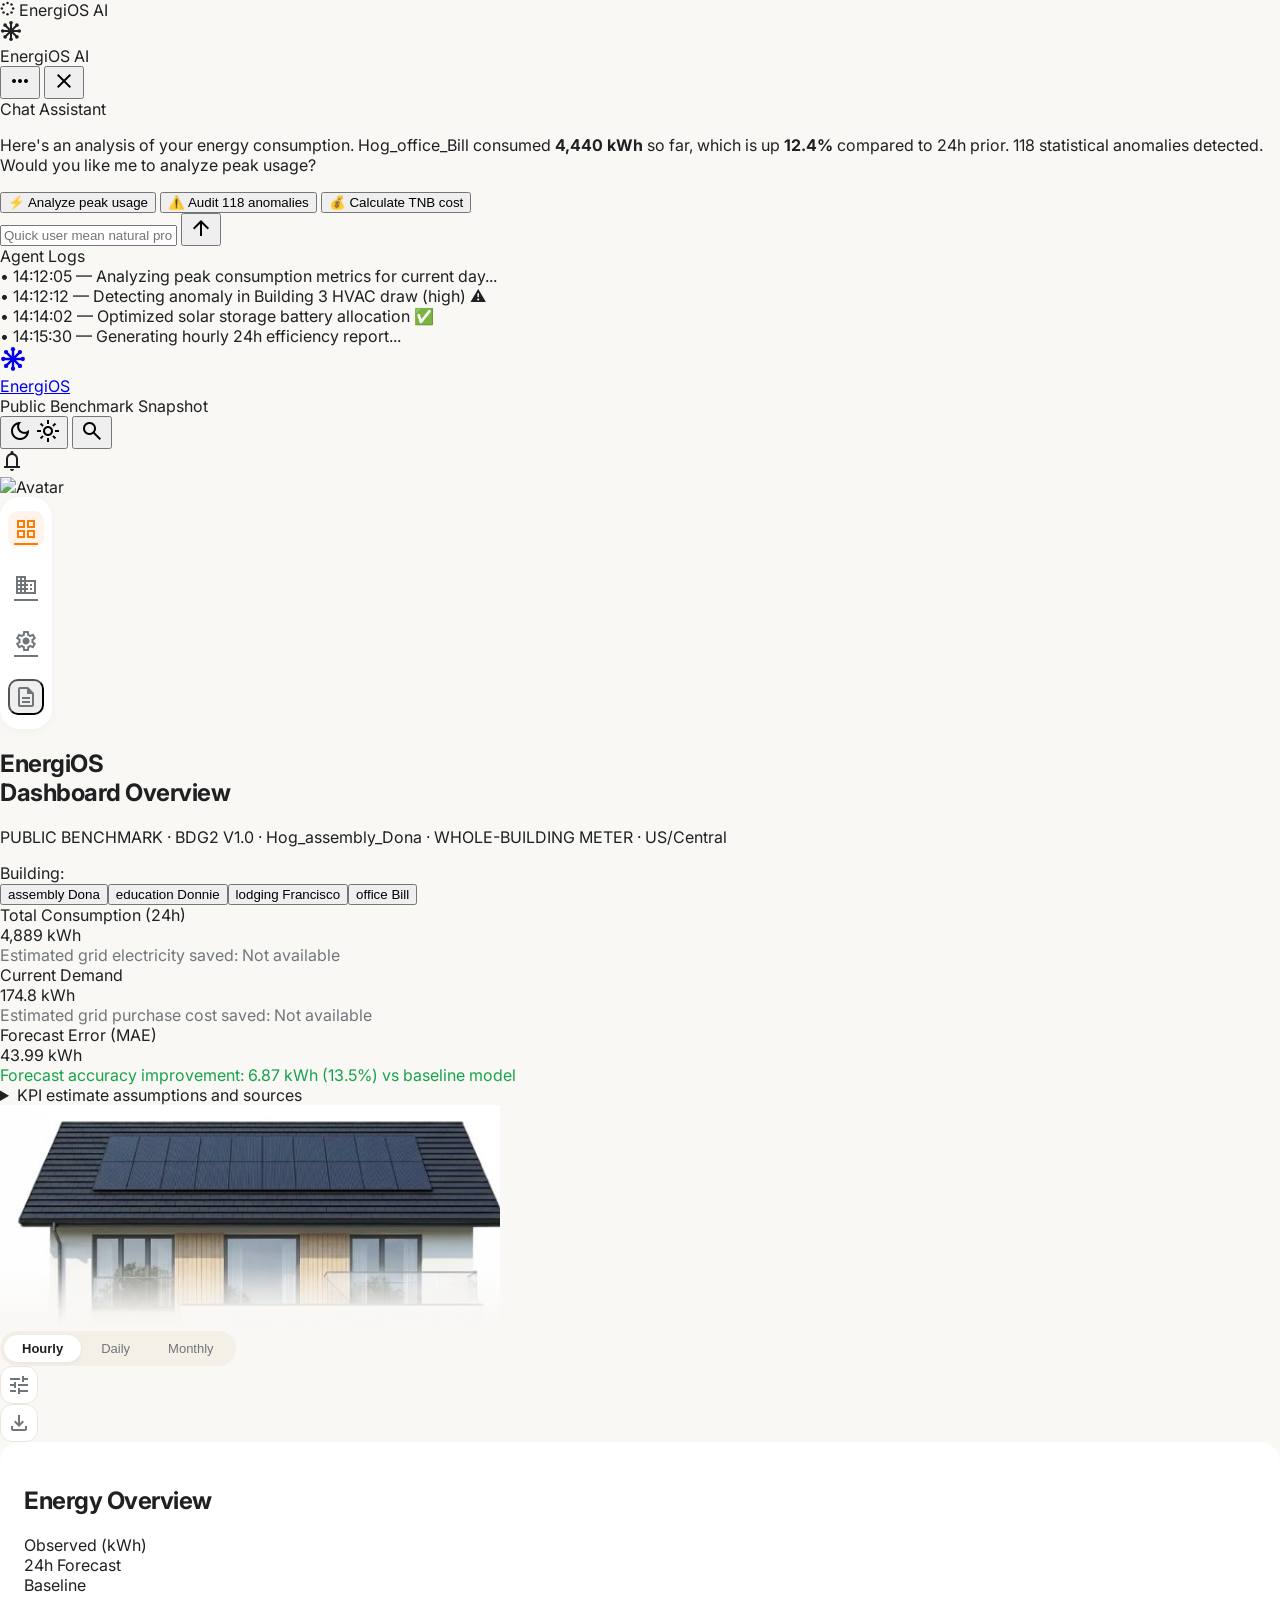
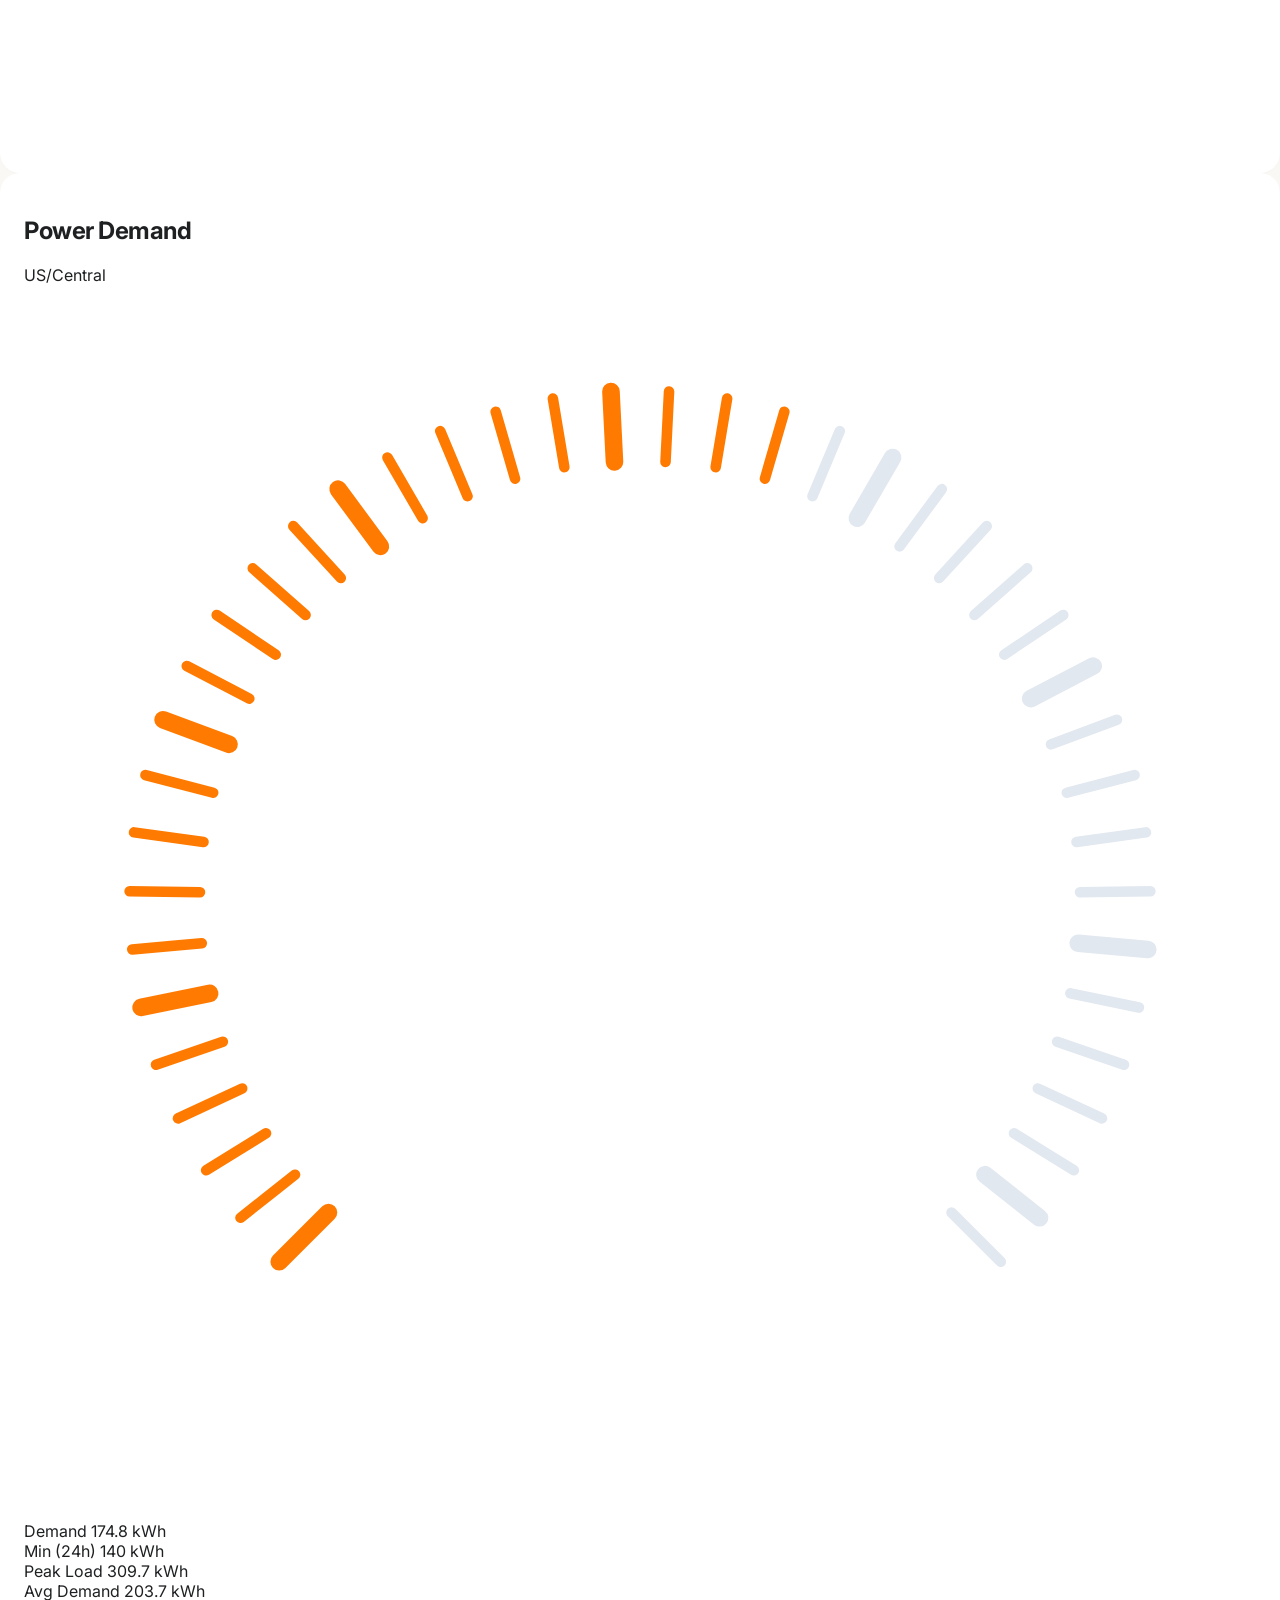
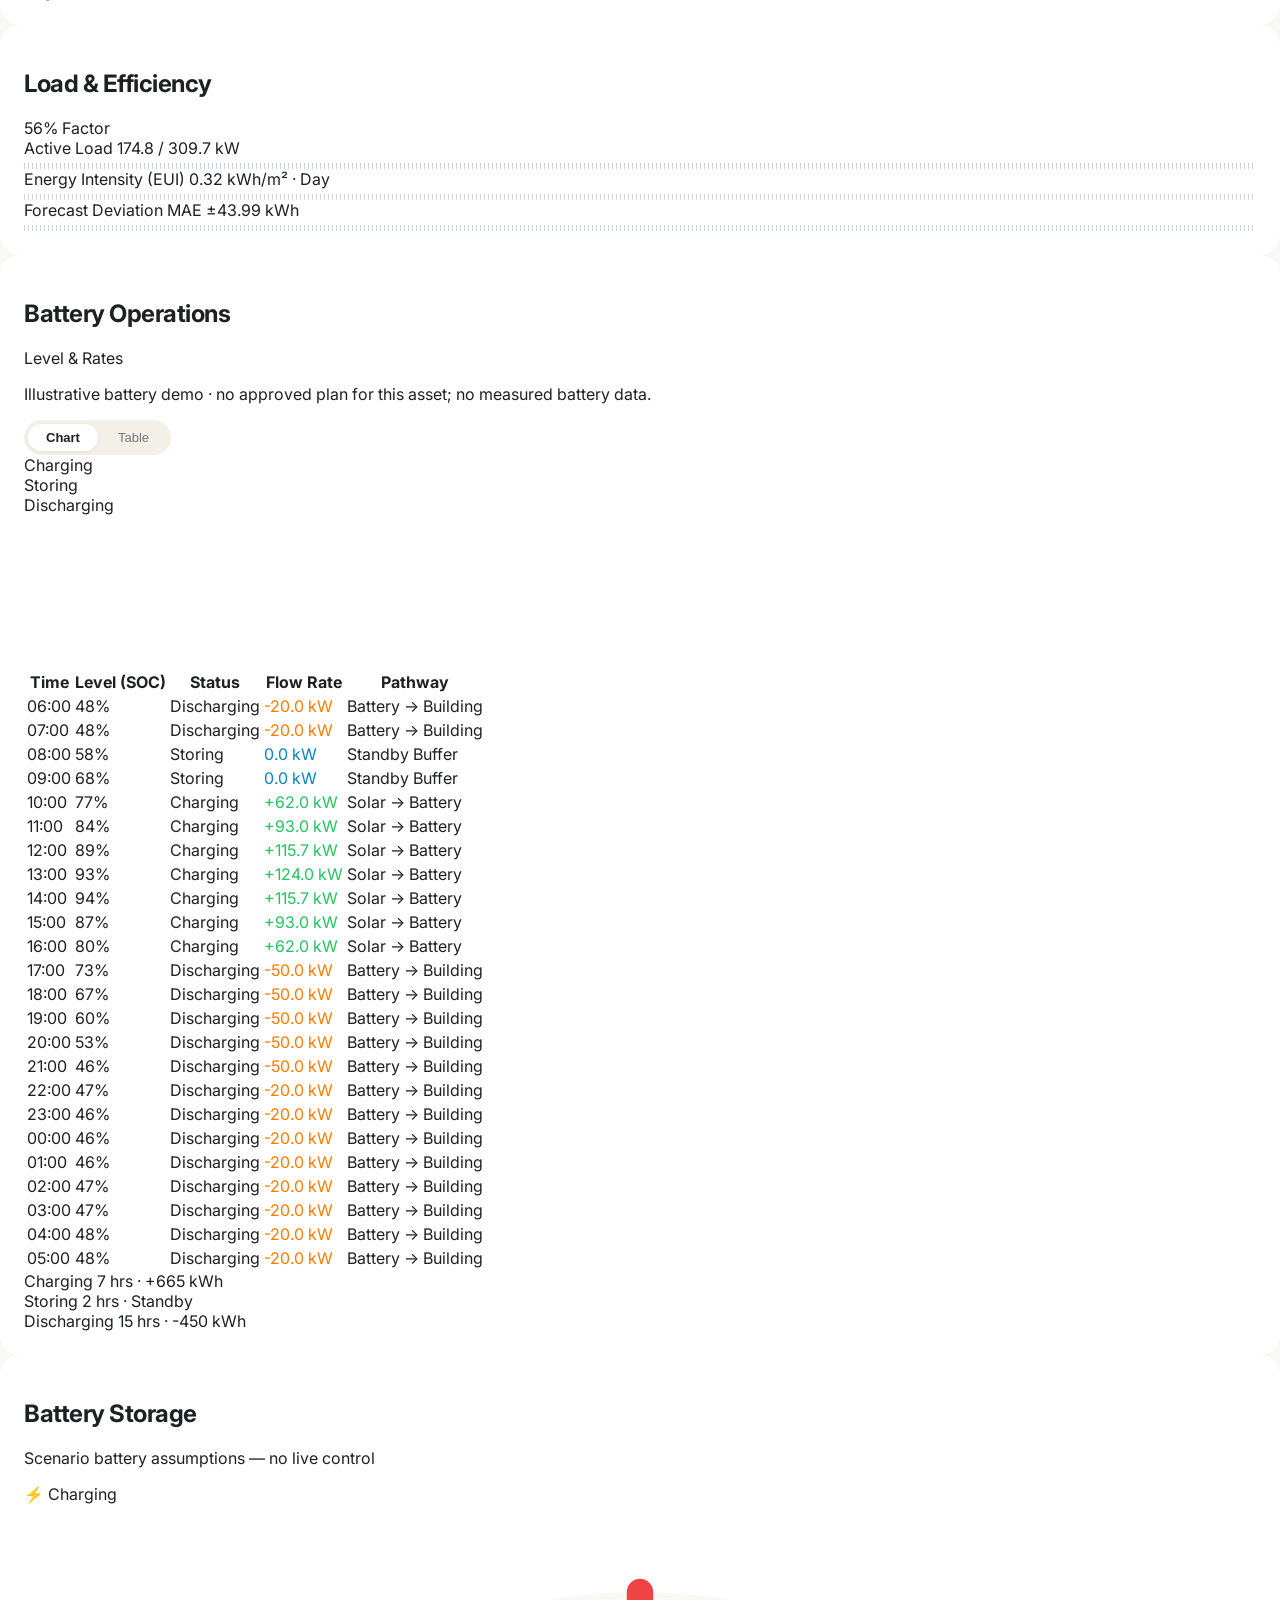
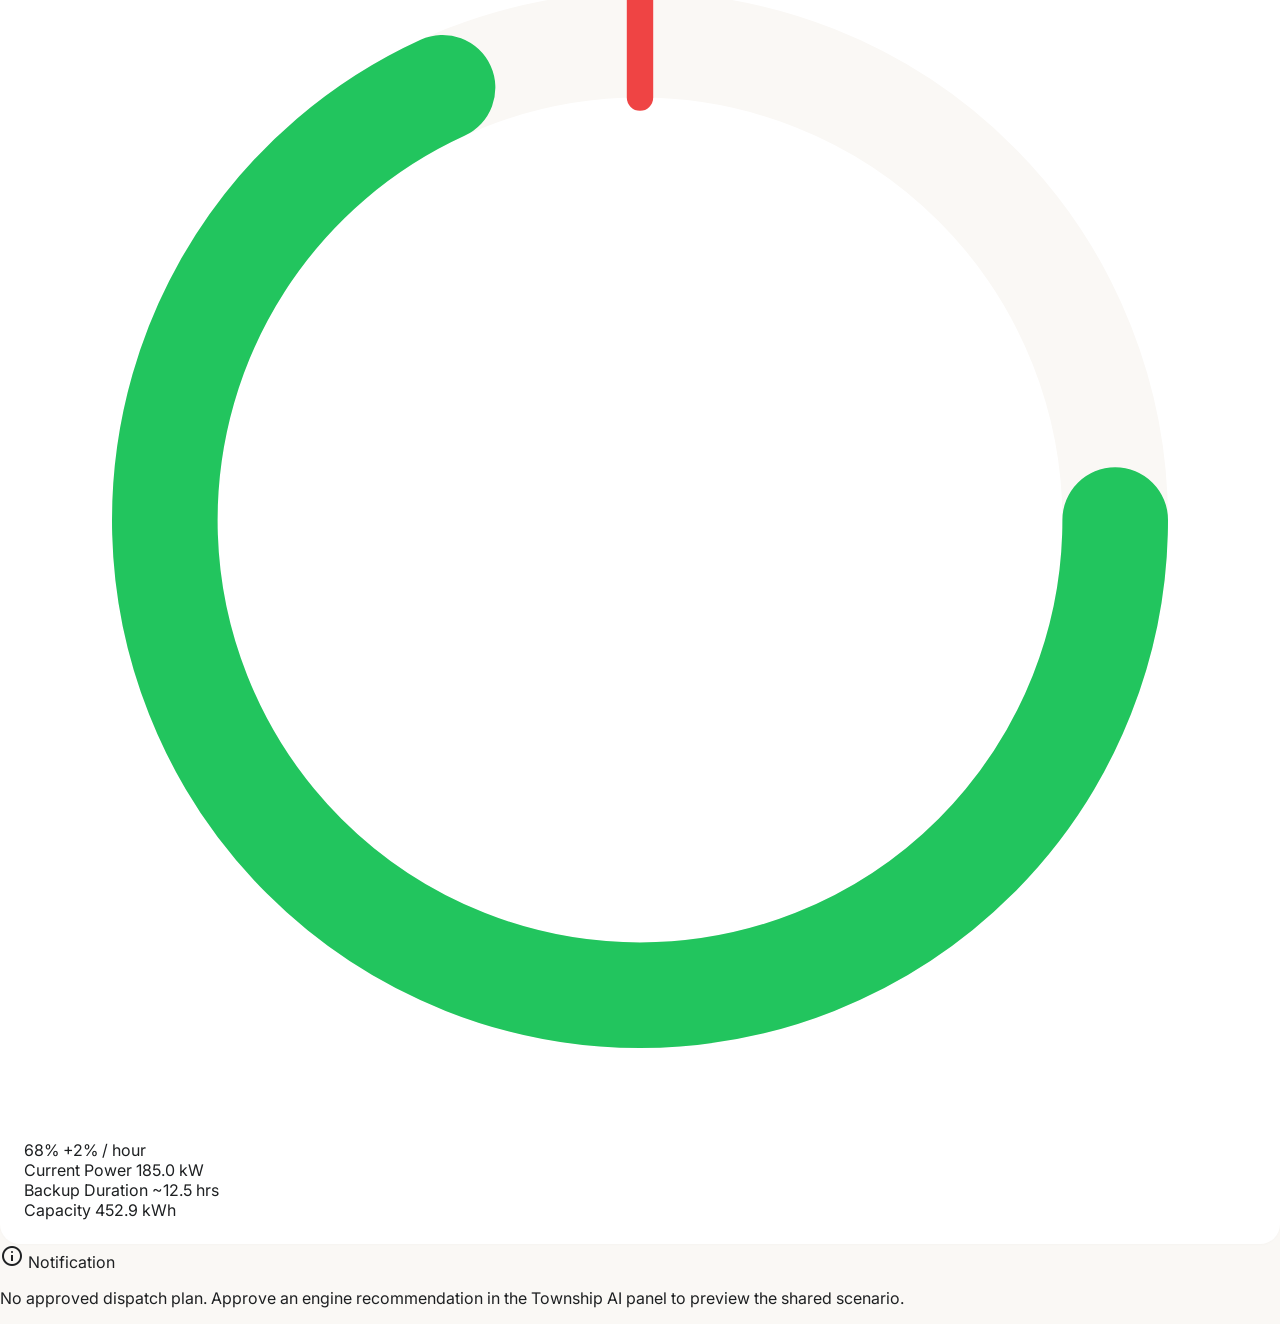
==== commit c69a9e58: "Add EnergiOS solar grid demo integration" ====
--- a/frontend/index.html
+++ b/frontend/index.html
@@ -51,7 +51,7 @@
 
   <!-- Verified Backend & BDG2 Telemetry Sync -->
   <script src="src/data/bdg2_data.js"></script>
-  <script src="src/js/api.js"></script>
+  <script src="src/js/api.js?v=dispatch-3"></script>
 </head>
 
 <body class="bg-[#FAF8F5] text-[#1E2022] antialiased min-h-screen flex flex-col p-6 lg:p-8 selection:bg-orange-100 selection:text-orange-900">
@@ -314,7 +314,7 @@
                 <span id="metric-total-val" class="text-3xl lg:text-4xl font-extrabold text-[#1E2022] tracking-tight">4,440</span>
                 <span class="text-xs font-semibold text-[#71767B]">kWh</span>
               </div>
-              <span id="metric-total-delta" class="text-xs font-semibold text-[#22C55E] mt-1 block">+12.4% vs 24h prior</span>
+              <span id="metric-total-delta" class="text-xs font-semibold text-[#22C55E] mt-1 block">Estimated grid electricity saved: Not available</span>
             </div>
 
             <!-- Metric 2: Current Demand -->
@@ -324,7 +324,7 @@
                 <span id="metric-current-val" class="text-3xl lg:text-4xl font-extrabold text-[#1E2022] tracking-tight">185.0</span>
                 <span class="text-xs font-semibold text-[#71767B]">kWh</span>
               </div>
-              <span id="metric-current-status" class="text-xs font-semibold text-[#22C55E] mt-1 block">Observed interval</span>
+              <span id="metric-current-status" class="text-xs font-semibold text-[#22C55E] mt-1 block">Estimated grid purchase cost saved: Not available</span>
             </div>
 
             <!-- Metric 3: Forecast Error (MAE) -->
@@ -334,9 +334,29 @@
                 <span id="metric-export-val" class="text-3xl lg:text-4xl font-extrabold text-[#1E2022] tracking-tight">22.07</span>
                 <span class="text-xs font-semibold text-[#71767B]">kWh</span>
               </div>
-              <span id="metric-export-delta" class="text-xs font-semibold text-[#22C55E] mt-1 block">+23.9% vs Baseline</span>
-            </div>
-          </div>
+              <span id="metric-export-delta" class="text-xs font-semibold text-[#22C55E] mt-1 block">Forecast accuracy improvement: Not available</span>
+            </div>
+          </div>
+          <details class="text-xs text-[#71767B] mt-3">
+            <summary class="cursor-pointer font-semibold">KPI estimate assumptions and sources</summary>
+            <p class="mt-2">Demand source: <a class="underline" href="https://doi.org/10.5281/zenodo.3887306" target="_blank" rel="noreferrer">BDG2 v1.0 public benchmark</a>. Weather is either the explicitly identified fixed demo profile or <a class="underline" href="https://open-meteo.com/en/docs" target="_blank" rel="noreferrer">Open-Meteo</a> for a separate demo location; see Applied scenario inputs for the actual source. Each building uses its own forecast. An approved plan takes priority; otherwise a preview uses the active plan's shared solar/battery assumptions, or the engine's disclosed demo defaults. Preview calculation does not approve or apply a plan. Edit inputs in the Township AI panel.</p>
+            <p id="kpi-estimate-evidence" class="mt-2" aria-live="polite">Energy comparison: Not available.</p>
+            <p id="kpi-observed-comparison" class="mt-2"></p>
+            <button id="kpi-scenario-retry" type="button" class="mt-2 underline font-semibold">Refresh selected building estimate</button>
+            <details class="mt-2"><summary class="cursor-pointer">Applied scenario inputs and weather source</summary><pre id="kpi-scenario-inputs" class="whitespace-pre-wrap break-words mt-2">Inputs will appear after calculation.</pre></details>
+            <div class="grid grid-cols-1 sm:grid-cols-2 gap-3 mt-3">
+              <label>Optional flat tariff assumption (RM/kWh)
+                <input id="kpi-tariff" type="number" min="0" step="any" placeholder="Not configured" class="block w-full rounded-lg border border-slate-200 dark:border-neutral-700 bg-white dark:bg-neutral-900 p-2 mt-1" />
+              </label>
+              <label>Optional emissions assumption (kg CO₂e/kWh)
+                <input id="kpi-emissions" type="number" min="0" step="any" placeholder="Not configured" class="block w-full rounded-lg border border-slate-200 dark:border-neutral-700 bg-white dark:bg-neutral-900 p-2 mt-1" />
+              </label>
+            </div>
+            <p class="mt-2">Estimated grid electricity saved = scenario solar-to-load + battery-to-load across the complete 24-hour plan. Percentage = estimated grid kWh saved ÷ ML-forecast demand kWh × 100. Compare with all-grid supply of the same demand; total building energy need does not decrease. Grid outages or unmet demand are not counted as savings.</p>
+            <p class="mt-2">Estimated grid purchase cost saved = estimated grid kWh saved × configured RM/kWh. The optional KPI tariff overrides valuation only; otherwise this scenario's RM/MYR price is used. Other currencies are not converted. User assumptions are saved in this browser; clear a field to remove it. No applicable tariff or official emissions factor is assumed. Costs exclude initial battery charging, degradation, CAPEX and tariff schedules. Carbon is calculated only with an entered factor, credits direct solar-to-load only, and excludes battery discharge because its charging source is unverified. Previews are cached for up to 15 minutes per building and input set; Refresh requests a new calculation. Approved plans retain their captured results.</p>
+            <p class="mt-2 font-semibold">Scenario estimate — no live control. ML predicts demand; dispatch and estimated grid-purchase savings are calculated from scenario assumptions. No savings probability, confidence guarantee or verified savings is available. Historical benchmark demand and demo weather have independent timelines.</p>
+            <p class="mt-2">Accuracy improvement = baseline model test MAE − forecast model test MAE; percentage uses baseline MAE on the same test sample count. These are evaluation results, not savings.</p>
+          </details>
         </div>
 
         <!-- Right Column: PHOTO OF BUILDING WITH ROOFTOP SOLAR (5 cols) -->
@@ -508,7 +528,7 @@
                   Level & Rates
                 </span>
               </div>
-              <p class="text-xs text-[#71767B] dark:text-slate-400 mt-0.5">24-hour State of Charge (SOC) profile with active Charge, Store & Discharge telemetry</p>
+              <p id="battery-operations-note" class="text-xs text-[#71767B] dark:text-slate-400 mt-0.5">Scenario battery profile — approved dispatch plan when available; otherwise illustrative demo. No measured battery data.</p>
             </div>
 
             <!-- View Toggle: Chart vs Table -->
@@ -590,7 +610,7 @@
           <div class="flex items-center justify-between mb-2">
             <div>
               <h2 class="text-base font-bold text-[#1E2022] dark:text-white">Battery Storage</h2>
-              <p class="text-xs text-[#71767B] dark:text-slate-400">BESS capacity & power telemetry</p>
+              <p class="text-xs text-[#71767B] dark:text-slate-400">Scenario battery assumptions — no live control</p>
             </div>
             <span id="battery-status-tag" class="text-xs font-semibold text-[#22C55E] bg-emerald-50 dark:bg-emerald-950/60 px-2.5 py-0.5 rounded-full border border-emerald-200/50 dark:border-emerald-800/60 font-mono">
               ⚡ Charging
@@ -638,8 +658,10 @@
     </div>
   </div>
 
+  <section data-dispatch-summary class="w-full max-w-[1540px] mx-auto mt-4 p-4 rounded-3xl border border-emerald-200 dark:border-emerald-900 text-sm space-y-2" aria-label="Approved dispatch scenario"></section>
+  <script src="src/js/dispatch_plans.js?v=6"></script>
   <!-- Controller Scripts -->
-  <script src="src/js/dynamic_island.js"></script>
-  <script src="src/js/velora_app.js?v=2.3.0"></script>
+  <script src="src/js/dynamic_island.js?v=dispatch-1"></script>
+  <script src="src/js/velora_app.js?v=2.3.6"></script>
 </body>
 </html>
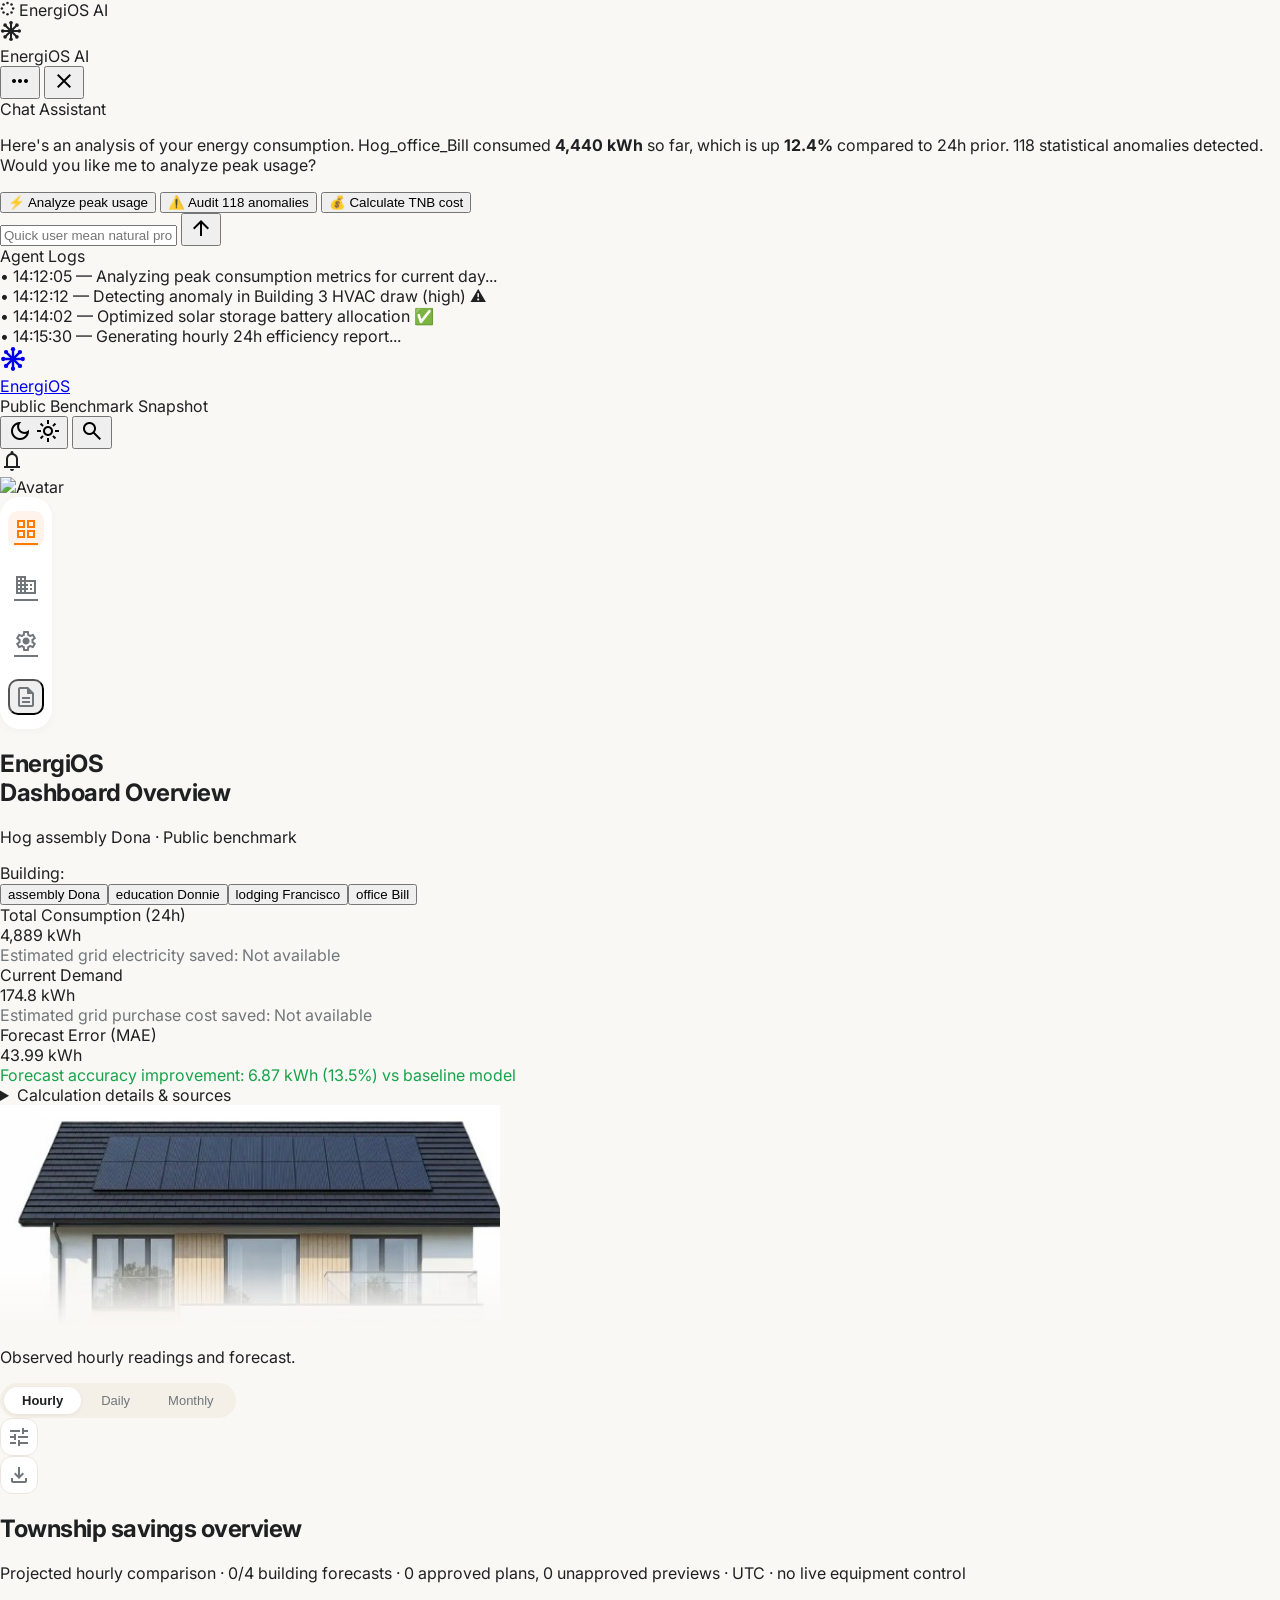
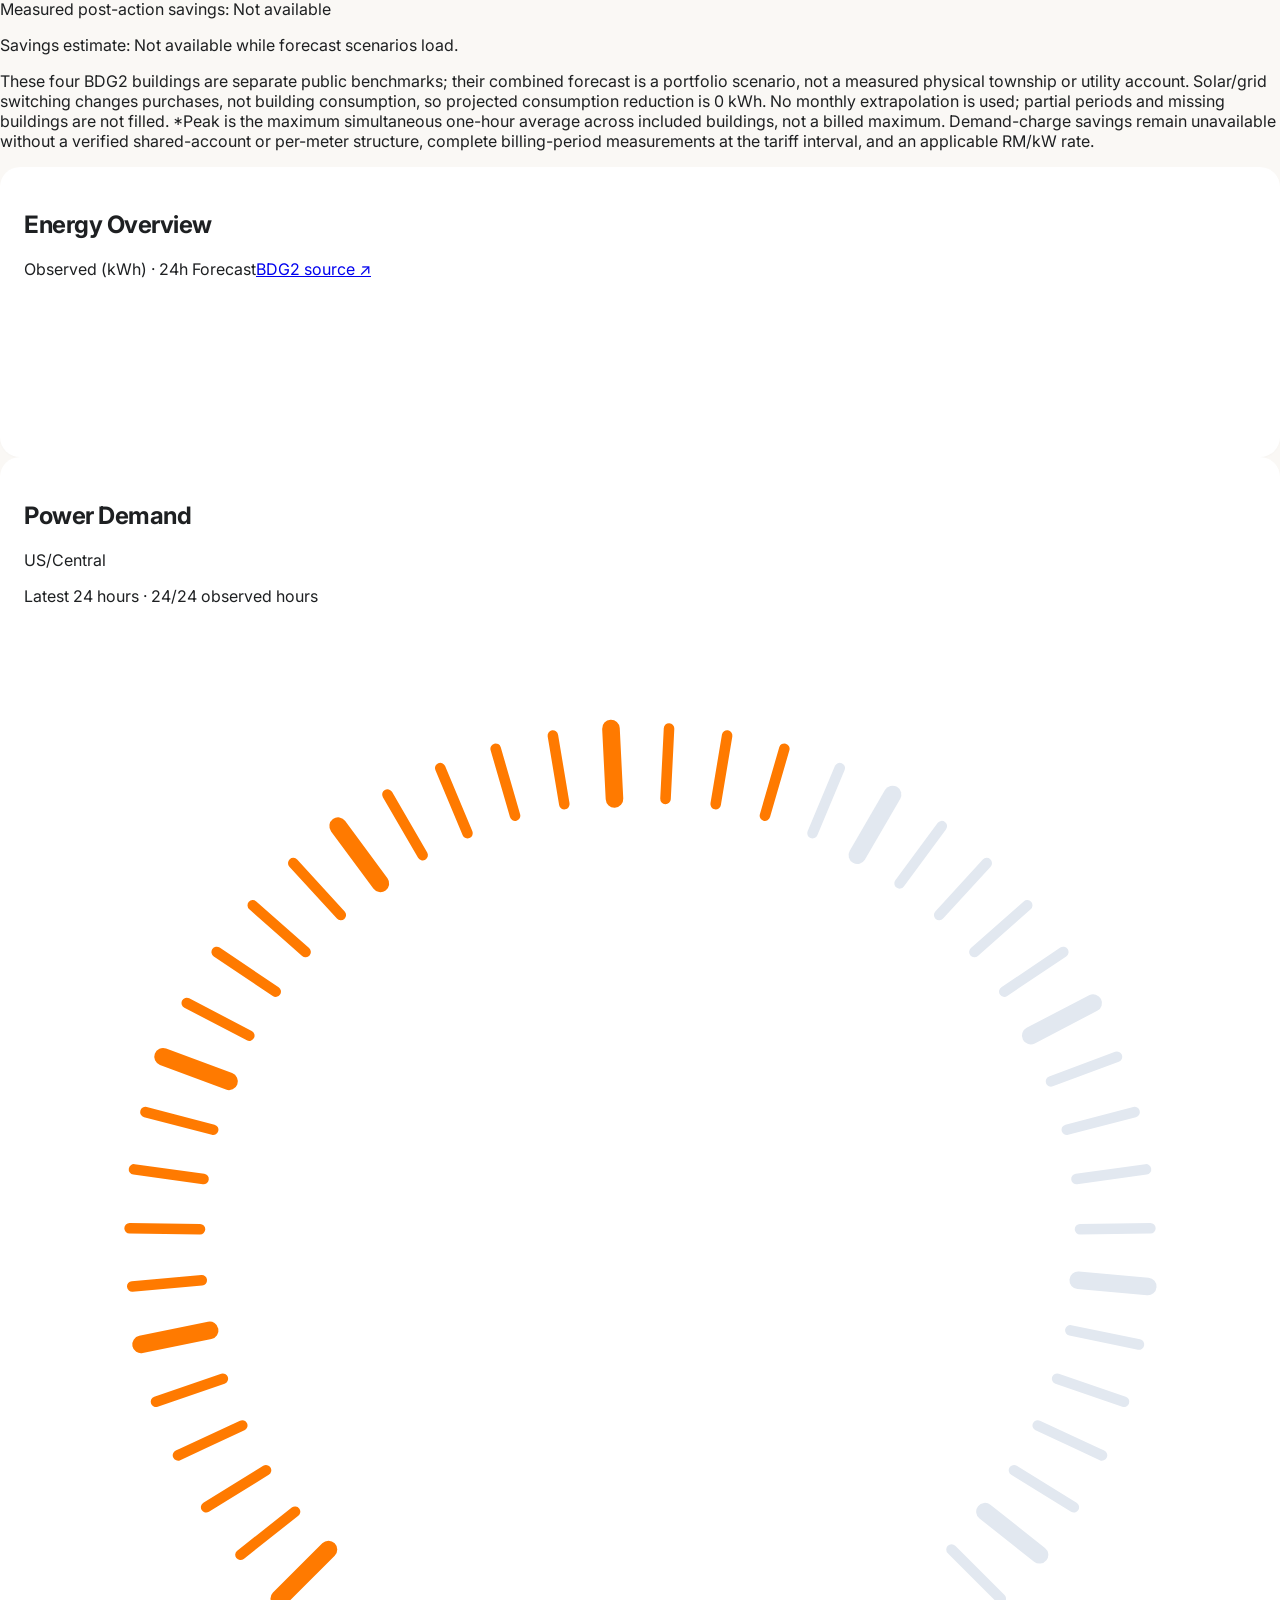
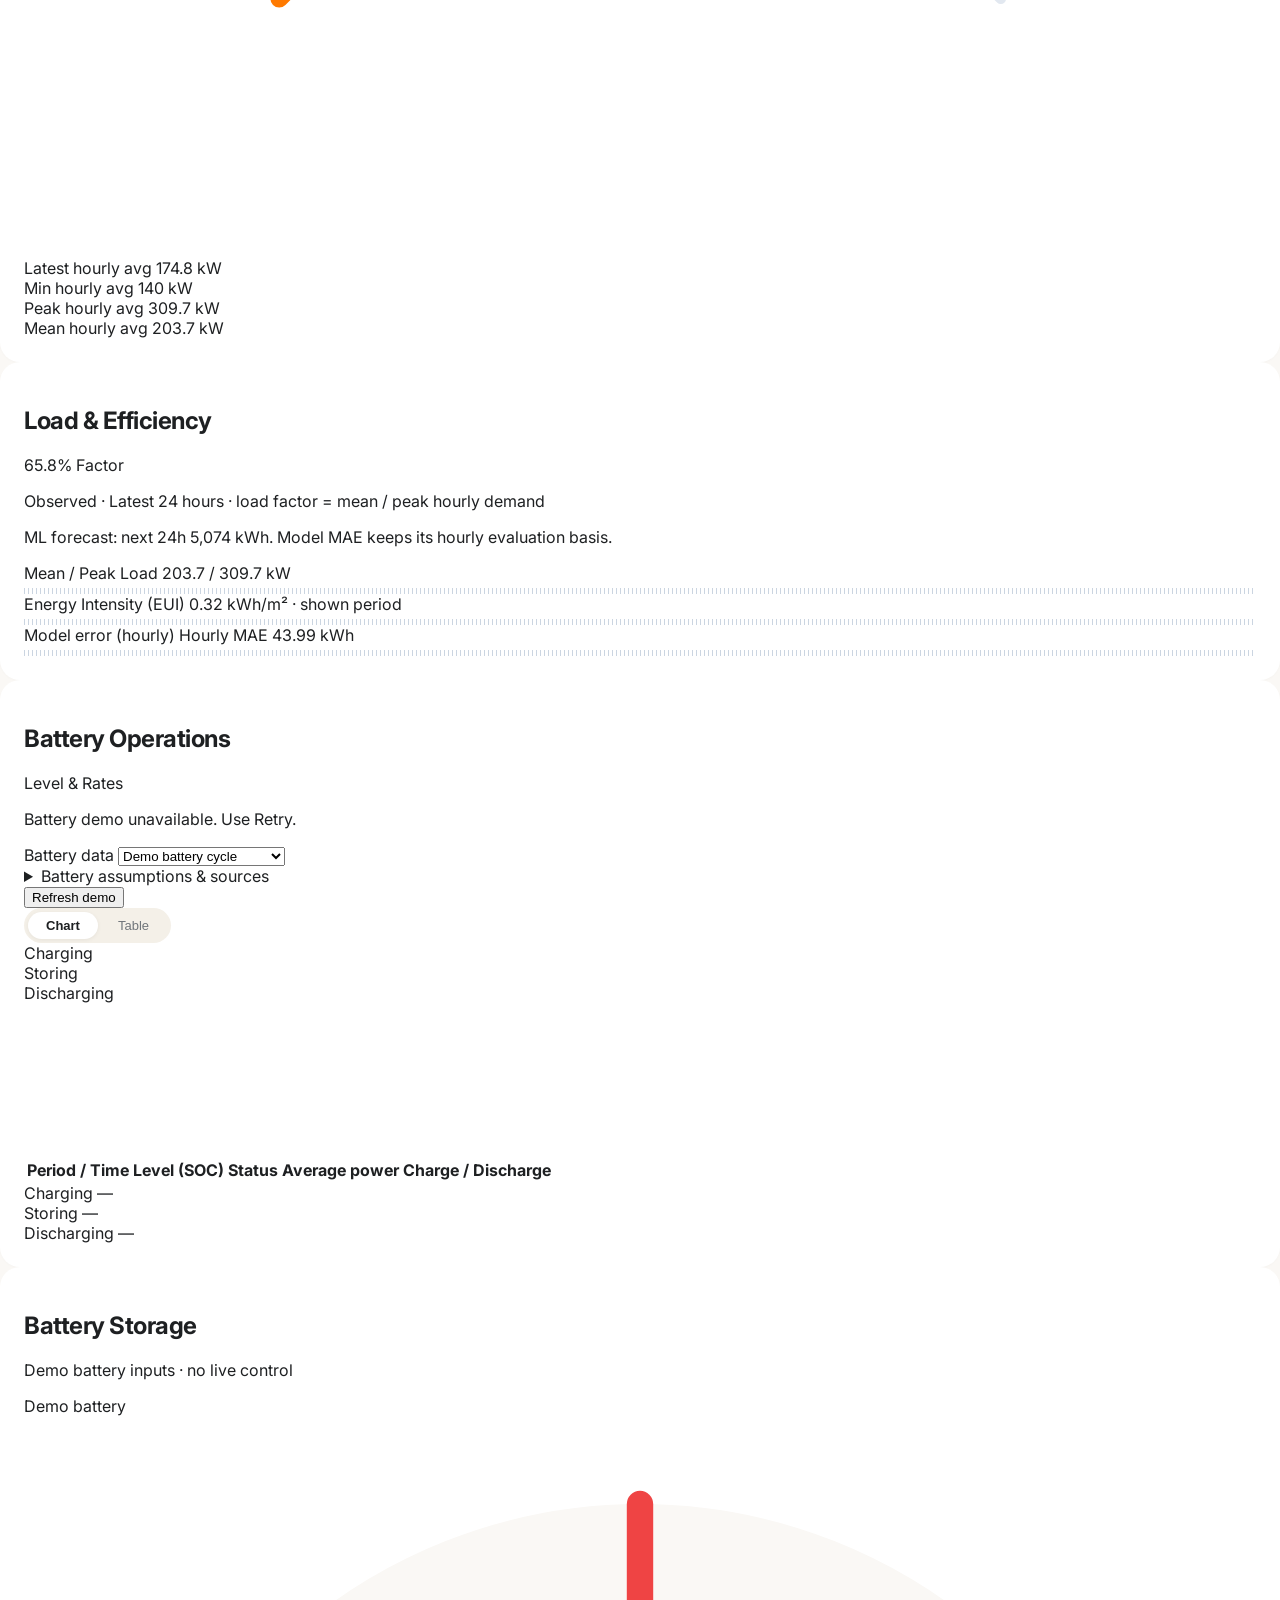
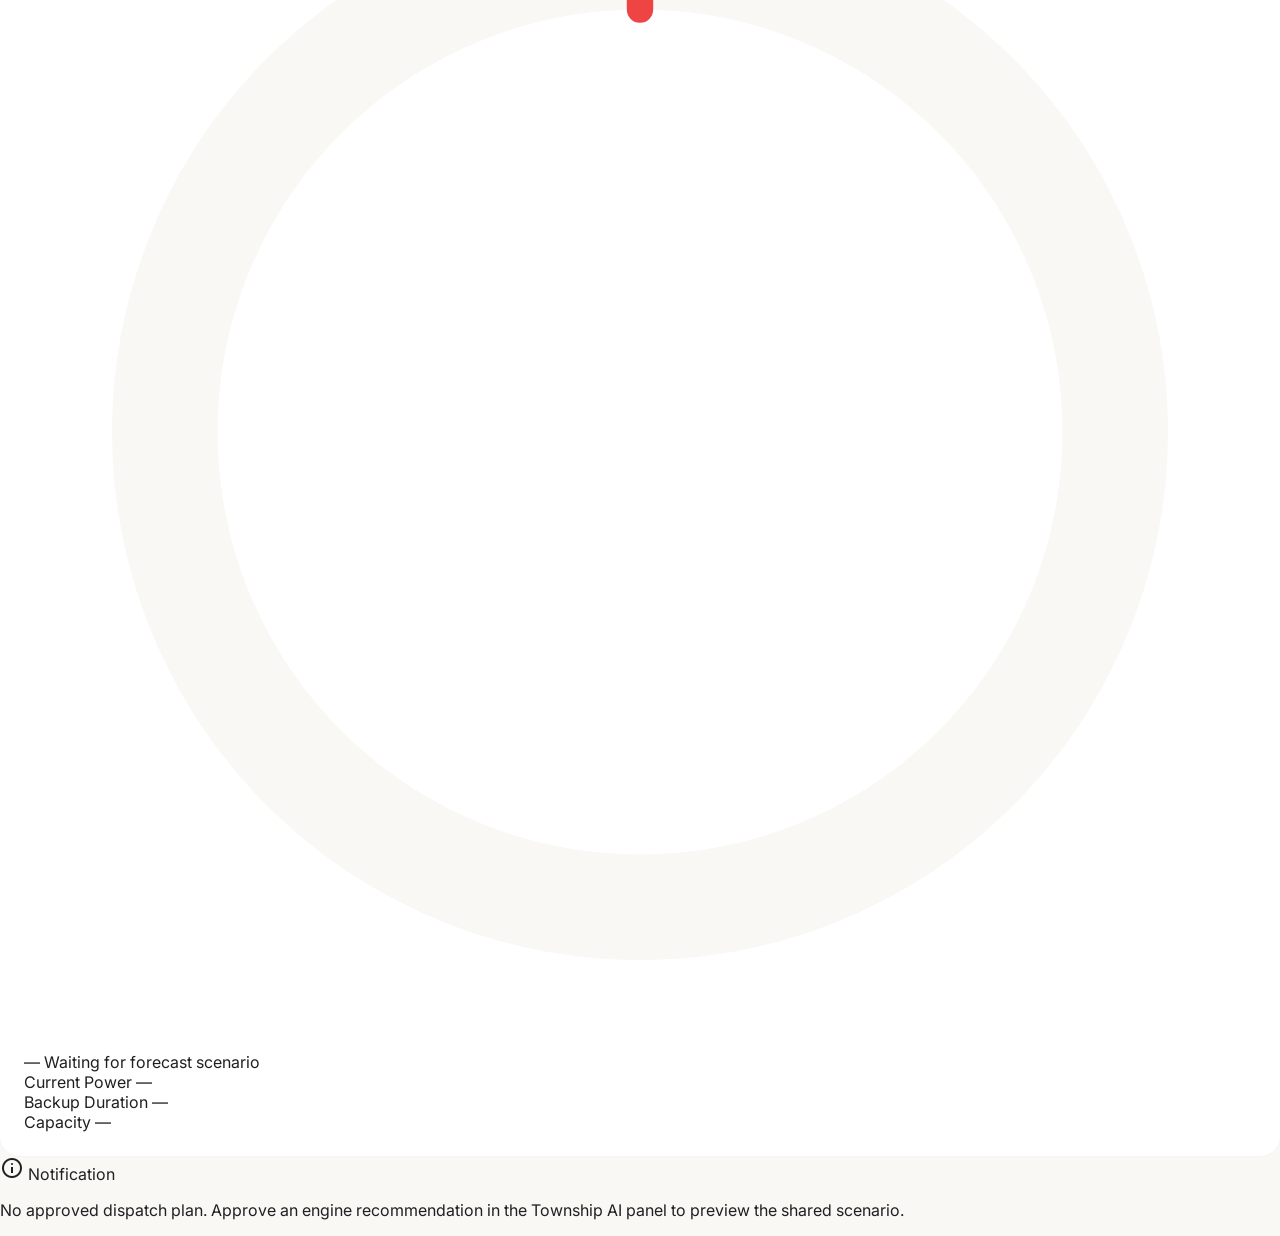
==== commit de818ad4: "feat: integrate dashboard periods and solar battery scenarios" ====
--- a/frontend/index.html
+++ b/frontend/index.html
@@ -51,7 +51,7 @@
 
   <!-- Verified Backend & BDG2 Telemetry Sync -->
   <script src="src/data/bdg2_data.js"></script>
-  <script src="src/js/api.js?v=dispatch-3"></script>
+  <script src="src/js/api.js?v=dispatch-6"></script>
 </head>
 
 <body class="bg-[#FAF8F5] text-[#1E2022] antialiased min-h-screen flex flex-col p-6 lg:p-8 selection:bg-orange-100 selection:text-orange-900">
@@ -60,7 +60,7 @@
   <!-- APPLE DYNAMIC ISLAND (1:1 Exact Replica of dynamic_island.jpeg)     -->
   <!-- =================================================================== -->
   <div id="dynamic-island" class="fixed top-3.5 left-1/2 -translate-x-1/2 z-50 transition-all duration-300 ease-[cubic-bezier(0.16,1,0.3,1)] select-none">
-    
+
     <!-- Collapsed Pill (Apple Dynamic Island State) -->
     <div id="island-collapsed" onclick="dynamicIsland.expand()" class="h-9 px-4 rounded-full bg-black text-white flex items-center justify-between gap-3.5 shadow-xl shadow-black/40 border border-white/10 cursor-pointer hover:scale-[1.03] transition-all" title="Click to open EnergiOS AI Copilot & Logs">
       <div class="flex items-center gap-2">
@@ -81,7 +81,7 @@
 
     <!-- Expanded Dynamic Island (1:1 Exact Match to dynamic_island.jpeg) -->
     <div id="island-expanded" class="hidden w-[760px] max-w-[94vw] bg-[#000000] text-white rounded-[36px] shadow-2xl shadow-black/90 border border-white/10 p-6 pt-3 relative overflow-hidden backdrop-blur-2xl">
-      
+
       <!-- Top Center: iPhone Physical Camera Cutout Notch -->
       <div class="w-28 h-5 rounded-full bg-[#121316] mx-auto mb-3 flex items-center justify-center gap-2.5 border border-white/5">
         <div class="w-2.5 h-2.5 rounded-full bg-[#070709] border border-blue-900/50 flex items-center justify-center">
@@ -195,7 +195,7 @@
   <!-- =================================================================== -->
   <!-- TOP NAVIGATION BAR (Clean with Logo & Profile, Dynamic Island above)-->
   <!-- =================================================================== -->
-  <header class="w-full flex items-center justify-between pb-6 max-w-[1540px] mx-auto relative z-10">
+  <header class="w-full flex flex-wrap sm:flex-nowrap gap-3 items-center justify-between pb-6 max-w-[1540px] mx-auto relative z-10">
     <!-- Brand Logo: Exact Orange Asterisk Sunburst + EnergiOS -->
     <a href="index.html" class="flex items-center gap-2.5 group">
       <div class="w-7 h-7 flex items-center justify-center text-[#FF7A00]">
@@ -222,7 +222,7 @@
     <div class="hidden sm:block w-32"></div>
 
     <!-- Right Utility Icons & Profile Avatar -->
-    <div class="flex items-center gap-4 text-[#71767B]">
+    <div class="flex flex-wrap items-center gap-2 sm:gap-4 text-[#71767B]">
       <!-- Live API Status Tag -->
       <div id="api-status-pill" class="flex items-center gap-1.5 px-2.5 py-1 rounded-full bg-emerald-50 dark:bg-emerald-950/60 border border-emerald-200/80 dark:border-emerald-800/60 text-emerald-800 dark:text-emerald-300 text-[11px] font-semibold cursor-pointer" title="Click to refresh telemetry from backend">
         <span id="api-status-dot" class="w-2 h-2 rounded-full bg-emerald-500 animate-pulse"></span>
@@ -271,7 +271,7 @@
         <span class="material-symbols-outlined text-[19px]">settings</span>
       </a>
       <!-- 4. Document Sheet -->
-      <button class="velora-nav-btn" title="Provenance & Reports" onclick="veloraApp.showToast('Public Benchmark: BDG2 v1.0 · DOE Whole-Building Dataset')">
+      <button class="velora-nav-btn" title="Provenance & Reports" onclick="veloraApp.showToast('Building energy source: BDG2 v1.0')">
         <span class="material-symbols-outlined text-[19px]">description</span>
       </button>
     </aside>
@@ -292,8 +292,8 @@
             <h1 class="text-3xl lg:text-[40px] font-extrabold tracking-tight text-[#1E2022] leading-[1.15]">
               EnergiOS<br>Dashboard Overview
             </h1>
-            <p id="site-subtitle-tag" class="text-xs font-mono font-medium text-[#71767B] mt-2 tracking-wide uppercase">
-              // SITE: BDG2-HOG-OFFICE · WHOLE-BUILDING METER · COMMERCIAL OFFICE · MARCH 2026
+            <p id="site-subtitle-tag" class="text-xs font-medium text-[#71767B] mt-2 tracking-wide">
+              Select a building to view its energy data
             </p>
           </div>
 
@@ -337,8 +337,10 @@
               <span id="metric-export-delta" class="text-xs font-semibold text-[#22C55E] mt-1 block">Forecast accuracy improvement: Not available</span>
             </div>
           </div>
+
+
           <details class="text-xs text-[#71767B] mt-3">
-            <summary class="cursor-pointer font-semibold">KPI estimate assumptions and sources</summary>
+            <summary class="cursor-pointer font-semibold">Calculation details &amp; sources</summary><p id="kpi-period-comparison" class="text-xs text-[#71767B] mt-3" aria-live="polite">Matching-period savings comparison: Not available.</p><p id="kpi-demand-savings" class="text-xs text-[#71767B] mt-2">Maximum-demand savings: Not available — complete billing-period demand data and tariff required.</p>
             <p class="mt-2">Demand source: <a class="underline" href="https://doi.org/10.5281/zenodo.3887306" target="_blank" rel="noreferrer">BDG2 v1.0 public benchmark</a>. Weather is either the explicitly identified fixed demo profile or <a class="underline" href="https://open-meteo.com/en/docs" target="_blank" rel="noreferrer">Open-Meteo</a> for a separate demo location; see Applied scenario inputs for the actual source. Each building uses its own forecast. An approved plan takes priority; otherwise a preview uses the active plan's shared solar/battery assumptions, or the engine's disclosed demo defaults. Preview calculation does not approve or apply a plan. Edit inputs in the Township AI panel.</p>
             <p id="kpi-estimate-evidence" class="mt-2" aria-live="polite">Energy comparison: Not available.</p>
             <p id="kpi-observed-comparison" class="mt-2"></p>
@@ -352,8 +354,8 @@
                 <input id="kpi-emissions" type="number" min="0" step="any" placeholder="Not configured" class="block w-full rounded-lg border border-slate-200 dark:border-neutral-700 bg-white dark:bg-neutral-900 p-2 mt-1" />
               </label>
             </div>
-            <p class="mt-2">Estimated grid electricity saved = scenario solar-to-load + battery-to-load across the complete 24-hour plan. Percentage = estimated grid kWh saved ÷ ML-forecast demand kWh × 100. Compare with all-grid supply of the same demand; total building energy need does not decrease. Grid outages or unmet demand are not counted as savings.</p>
-            <p class="mt-2">Estimated grid purchase cost saved = estimated grid kWh saved × configured RM/kWh. The optional KPI tariff overrides valuation only; otherwise this scenario's RM/MYR price is used. Other currencies are not converted. User assumptions are saved in this browser; clear a field to remove it. No applicable tariff or official emissions factor is assumed. Costs exclude initial battery charging, degradation, CAPEX and tariff schedules. Carbon is calculated only with an entered factor, credits direct solar-to-load only, and excludes battery discharge because its charging source is unverified. Previews are cached for up to 15 minutes per building and input set; Refresh requests a new calculation. Approved plans retain their captured results.</p>
+            <p class="mt-2">Estimated grid electricity saved = all-grid forecast baseline minus scenario grid purchases minus energy needed to restore depleted initial battery charge (depletion ÷ charge efficiency). With unknown battery inventory, battery discharge receives no savings credit. Percentages use the matching 24-hour baseline. Total building consumption is unchanged; shifted energy is not counted as energy saved. Grid outages or unmet demand invalidate the estimate.</p>
+            <p class="mt-2">Estimated grid purchase cost saved = estimated grid kWh saved × configured RM/kWh. The optional KPI tariff overrides valuation only; otherwise this scenario's RM/MYR price is used. Other currencies are not converted. User assumptions are saved in this browser; clear a field to remove it. No applicable tariff or official emissions factor is assumed. Costs include a depleted-battery replenishment allowance; degradation, CAPEX and tariff schedules remain excluded. Cost percentage = (baseline cost minus optimised cost) / baseline cost × 100; a zero baseline has no percentage. Carbon is calculated only with an entered factor, credits direct solar-to-load only, and excludes battery discharge because its charging source is unverified. Previews are cached for up to 15 minutes per building and input set; Refresh requests a new calculation. Approved plans retain their captured results.</p>
             <p class="mt-2 font-semibold">Scenario estimate — no live control. ML predicts demand; dispatch and estimated grid-purchase savings are calculated from scenario assumptions. No savings probability, confidence guarantee or verified savings is available. Historical benchmark demand and demo weather have independent timelines.</p>
             <p class="mt-2">Accuracy improvement = baseline model test MAE − forecast model test MAE; percentage uses baseline MAE on the same test sample count. These are evaluation results, not savings.</p>
           </details>
@@ -367,6 +369,7 @@
             <img id="hero-building-photo" src="assets/idea_crops/exact_building_perfect.jpeg" alt="Rooftop Solar Architecture" class="exact-building-img">
           </div>
 
+          <p id="history-coverage" class="text-xs text-slate-500 mb-2" aria-live="polite">Observed hourly readings and forecast.</p>
           <!-- Floating Pill Buttons (Hourly / Daily / Monthly + Sliders + Download) -->
           <div class="flex items-center gap-2 mt-2 z-10">
             <!-- Segmented Timeframe Toggle -->
@@ -390,6 +393,8 @@
 
       </section>
 
+      <section id="township-savings" class="bg-white dark:bg-[#171e2b] border border-[#EBE7DF] dark:border-neutral-800 rounded-[24px] px-6 py-5 text-[#1E2022] dark:text-white" aria-label="Township projected savings" aria-live="polite"></section>
+
       <!-- =============================================================== -->
       <!-- MIDDLE ROW: ENERGY OVERVIEW (LEFT) + POWER DIAL + BATTERY       -->
       <!-- (100% Exact Layout of idea-02-light.jpeg)                       -->
@@ -401,25 +406,12 @@
           <div class="flex items-center justify-between mb-4">
             <h2 class="text-base font-bold text-[#1E2022]">Energy Overview</h2>
             <!-- Exact Legend from idea-02-light.jpeg with Project Variables -->
-            <div class="flex items-center gap-4 text-xs text-[#71767B]">
-              <div class="flex items-center gap-1.5">
-                <span class="w-3 h-0.5 bg-[#FF7A00] rounded-full"></span>
-                <span>Observed (kWh)</span>
-              </div>
-              <div class="flex items-center gap-1.5">
-                <span class="w-3 h-0.5 bg-[#FACC15] rounded-full"></span>
-                <span>24h Forecast</span>
-              </div>
-              <div class="flex items-center gap-1.5">
-                <span class="w-3 h-0.5 border-b-2 border-dashed border-[#22C55E]"></span>
-                <span>Baseline</span>
-              </div>
-            </div>
+            <div class="flex flex-wrap items-center justify-end gap-2 text-xs text-[#71767B]"><span id="chart-series-label">Observed (kWh) · 24h Forecast</span><a href="https://doi.org/10.5281/zenodo.3887306" target="_blank" rel="noopener noreferrer" class="underline underline-offset-2" title="Building Data Genome Project 2 v1.0 source">BDG2 source ↗</a></div>
           </div>
 
           <!-- Spline Line Chart Canvas -->
           <div class="relative w-full h-[220px]">
-            <canvas id="energy-overview-chart"></canvas>
+                <canvas id="energy-overview-chart"></canvas>
           </div>
         </div>
 
@@ -429,6 +421,7 @@
             <h2 class="text-base font-bold text-[#1E2022]">Power Demand</h2>
             <span id="asset-timezone-label" class="text-xs font-medium text-[#71767B]">US/Central</span>
           </div>
+          <p id="demand-period-note" class="text-[10px] text-[#71767B] mt-1">Observed demand</p>
 
           <!-- Circular Radial Dial Gauge with Speedometer Ticks -->
           <div class="relative w-full flex items-center justify-center my-3">
@@ -438,24 +431,24 @@
             </svg>
             <!-- Center Power Label and Value -->
             <div class="absolute inset-0 flex flex-col items-center justify-center">
-              <span class="text-[11px] text-[#71767B] font-medium uppercase tracking-wider">Demand</span>
+              <span id="dial-period-label" class="text-[11px] text-[#71767B] font-medium uppercase tracking-wider">Hourly average</span>
               <span id="dial-power-val" class="text-2xl font-extrabold text-[#1E2022] mt-0.5 tracking-tight">185.0</span>
-              <span class="text-[10px] text-[#71767B] font-medium">kWh</span>
+              <span class="text-[10px] text-[#71767B] font-medium">kW</span>
             </div>
           </div>
 
           <!-- Bottom 3 Columns: Min, Peak, Avg -->
           <div class="flex items-center justify-between text-center pt-2 border-t border-slate-100/60 text-xs text-[#71767B]">
             <div>
-              <span class="block text-[11px] text-[#71767B]">Min (24h)</span>
+              <span class="block text-[11px] text-[#71767B]">Min hourly avg</span>
               <span id="dial-min-val" class="font-bold text-[#1E2022] mt-0.5 block">148.2 <span class="text-[10px] font-normal">kWh</span></span>
             </div>
             <div>
-              <span class="block text-[11px] text-[#71767B]">Peak Load</span>
+              <span class="block text-[11px] text-[#71767B]">Peak hourly avg</span>
               <span id="dial-max-val" class="font-bold text-[#1E2022] mt-0.5 block">452.9 <span class="text-[10px] font-normal">kWh</span></span>
             </div>
             <div>
-              <span class="block text-[11px] text-[#71767B]">Avg Demand</span>
+              <span class="block text-[11px] text-[#71767B]">Mean hourly avg</span>
               <span id="dial-avg-val" class="font-bold text-[#1E2022] mt-0.5 block">184.9 <span class="text-[10px] font-normal">kWh</span></span>
             </div>
           </div>
@@ -472,11 +465,13 @@
           </div>
 
           <!-- Progress Bars List with Ruler Ticks -->
+          <p id="load-period-note" class="text-[10px] text-[#71767B] mt-1">Observed load factor</p>
+          <p id="period-forecast-note" class="text-[10px] text-[#71767B] mt-1">24-hour forecast</p>
           <div class="space-y-4 my-auto">
             <!-- Item 1: Active Demand / Peak Capacity -->
             <div>
               <div class="flex items-center justify-between text-xs mb-1">
-                <span class="text-[#71767B]">Active Load</span>
+                <span class="text-[#71767B]">Mean / Peak Load</span>
                 <span id="bar-energy-val" class="font-semibold text-[#1E2022]">185.0 / 452.9 kW</span>
               </div>
               <div class="w-full bg-slate-100 h-2.5 rounded-full overflow-hidden">
@@ -500,7 +495,7 @@
             <!-- Item 3: Forecast Deviation (MAE Band) -->
             <div>
               <div class="flex items-center justify-between text-xs mb-1">
-                <span class="text-[#71767B]">Forecast Deviation</span>
+                <span class="text-[#71767B]">Model error (hourly)</span>
                 <span id="bar-temp-val" class="font-semibold text-[#1E2022]">MAE ±22.07 kWh</span>
               </div>
               <div class="w-full bg-slate-100 h-2.5 rounded-full overflow-hidden">
@@ -528,7 +523,17 @@
                   Level & Rates
                 </span>
               </div>
-              <p id="battery-operations-note" class="text-xs text-[#71767B] dark:text-slate-400 mt-0.5">Scenario battery profile — approved dispatch plan when available; otherwise illustrative demo. No measured battery data.</p>
+              <p id="battery-operations-note" class="text-xs text-[#71767B] dark:text-slate-400 mt-0.5">Battery scenario calculated from the building demand forecast and demo inputs.</p>
+              <label class="block text-xs text-[#71767B] mt-2">Battery data
+                <select id="battery-data-source" class="rounded-lg border border-slate-200 bg-white dark:bg-neutral-900 px-2 py-1 ml-1">
+                  <option value="demo">Demo battery cycle</option>
+                  <option value="plan">Approved / forecast plan</option>
+                </select>
+              </label>
+              <details class="text-xs text-[#71767B] mt-1"><summary class="cursor-pointer">Battery assumptions &amp; sources</summary>
+                <pre id="battery-demo-sources" class="whitespace-pre-wrap break-words max-h-64 overflow-auto">Loading versioned assumptions…</pre>
+              </details>
+              <button id="battery-demo-retry" type="button" class="text-xs underline mt-1">Refresh demo</button>
             </div>
 
             <!-- View Toggle: Chart vs Table -->
@@ -566,11 +571,11 @@
             <table class="w-full text-left border-collapse text-xs">
               <thead class="sticky top-0 bg-slate-50 dark:bg-neutral-900 border-b border-slate-200 dark:border-neutral-800 z-10">
                 <tr class="text-[10px] font-bold uppercase tracking-wider text-[#71767B] dark:text-slate-400">
-                  <th class="py-2 px-3">Time</th>
+                  <th class="py-2 px-3">Period / Time</th>
                   <th class="py-2 px-3">Level (SOC)</th>
                   <th class="py-2 px-3">Status</th>
-                  <th class="py-2 px-3 text-right">Flow Rate</th>
-                  <th class="py-2 px-3 text-right">Pathway</th>
+                  <th class="py-2 px-3 text-right">Average power</th>
+                  <th class="py-2 px-3 text-right">Charge / Discharge</th>
                 </tr>
               </thead>
               <tbody id="battery-operations-table-body" class="divide-y divide-slate-100 dark:divide-neutral-800 font-mono">
@@ -610,10 +615,10 @@
           <div class="flex items-center justify-between mb-2">
             <div>
               <h2 class="text-base font-bold text-[#1E2022] dark:text-white">Battery Storage</h2>
-              <p class="text-xs text-[#71767B] dark:text-slate-400">Scenario battery assumptions — no live control</p>
+              <p id="battery-storage-note" class="text-xs text-[#71767B] dark:text-slate-400">Demo battery inputs · no live control</p>
             </div>
             <span id="battery-status-tag" class="text-xs font-semibold text-[#22C55E] bg-emerald-50 dark:bg-emerald-950/60 px-2.5 py-0.5 rounded-full border border-emerald-200/50 dark:border-emerald-800/60 font-mono">
-              ⚡ Charging
+              Loading scenario
             </span>
           </div>
 
@@ -626,8 +631,8 @@
               <line x1="70" y1="10" x2="70" y2="22" stroke="#EF4444" stroke-width="3" stroke-linecap="round" />
             </svg>
             <div class="absolute inset-0 flex flex-col items-center justify-center">
-              <span id="gauge-percent" class="text-3xl font-extrabold text-[#1E2022] dark:text-white tracking-tight">68<span class="text-sm font-semibold text-[#71767B] dark:text-slate-400">%</span></span>
-              <span id="gauge-status-rate" class="text-[11px] text-[#22C55E] font-semibold mt-0.5">+2% / hour</span>
+              <span id="gauge-percent" class="text-3xl font-extrabold text-[#1E2022] dark:text-white tracking-tight">—</span>
+              <span id="gauge-status-rate" class="text-[11px] text-[#22C55E] font-semibold mt-0.5">Loading scenario</span>
             </div>
           </div>
 
@@ -635,15 +640,15 @@
           <div class="space-y-2 pt-2.5 border-t border-slate-100 dark:border-neutral-800 text-xs">
             <div class="flex items-center justify-between">
               <span class="text-[#71767B] dark:text-slate-400">Current Power</span>
-              <span id="metric-current-power" class="font-bold text-[#1E2022] dark:text-white font-mono">185.0 kW</span>
+              <span id="metric-current-power" class="font-bold text-[#1E2022] dark:text-white font-mono">—</span>
             </div>
             <div class="flex items-center justify-between">
               <span class="text-[#71767B] dark:text-slate-400">Backup Duration</span>
-              <span id="metric-duration" class="font-bold text-[#1E2022] dark:text-white font-mono">~12.5 hrs</span>
+              <span id="metric-duration" class="font-bold text-[#1E2022] dark:text-white font-mono">—</span>
             </div>
             <div class="flex items-center justify-between">
               <span class="text-[#71767B] dark:text-slate-400">Capacity</span>
-              <span id="metric-capacity" class="font-bold text-[#1E2022] dark:text-white font-mono">452.9 kWh</span>
+              <span id="metric-capacity" class="font-bold text-[#1E2022] dark:text-white font-mono">—</span>
             </div>
           </div>
         </div>
@@ -659,9 +664,9 @@
   </div>
 
   <section data-dispatch-summary class="w-full max-w-[1540px] mx-auto mt-4 p-4 rounded-3xl border border-emerald-200 dark:border-emerald-900 text-sm space-y-2" aria-label="Approved dispatch scenario"></section>
-  <script src="src/js/dispatch_plans.js?v=6"></script>
+  <script src="src/js/dispatch_plans.js?v=9"></script>
   <!-- Controller Scripts -->
   <script src="src/js/dynamic_island.js?v=dispatch-1"></script>
-  <script src="src/js/velora_app.js?v=2.3.6"></script>
+  <script src="src/js/velora_app.js?v=2.3.17"></script>
 </body>
 </html>
